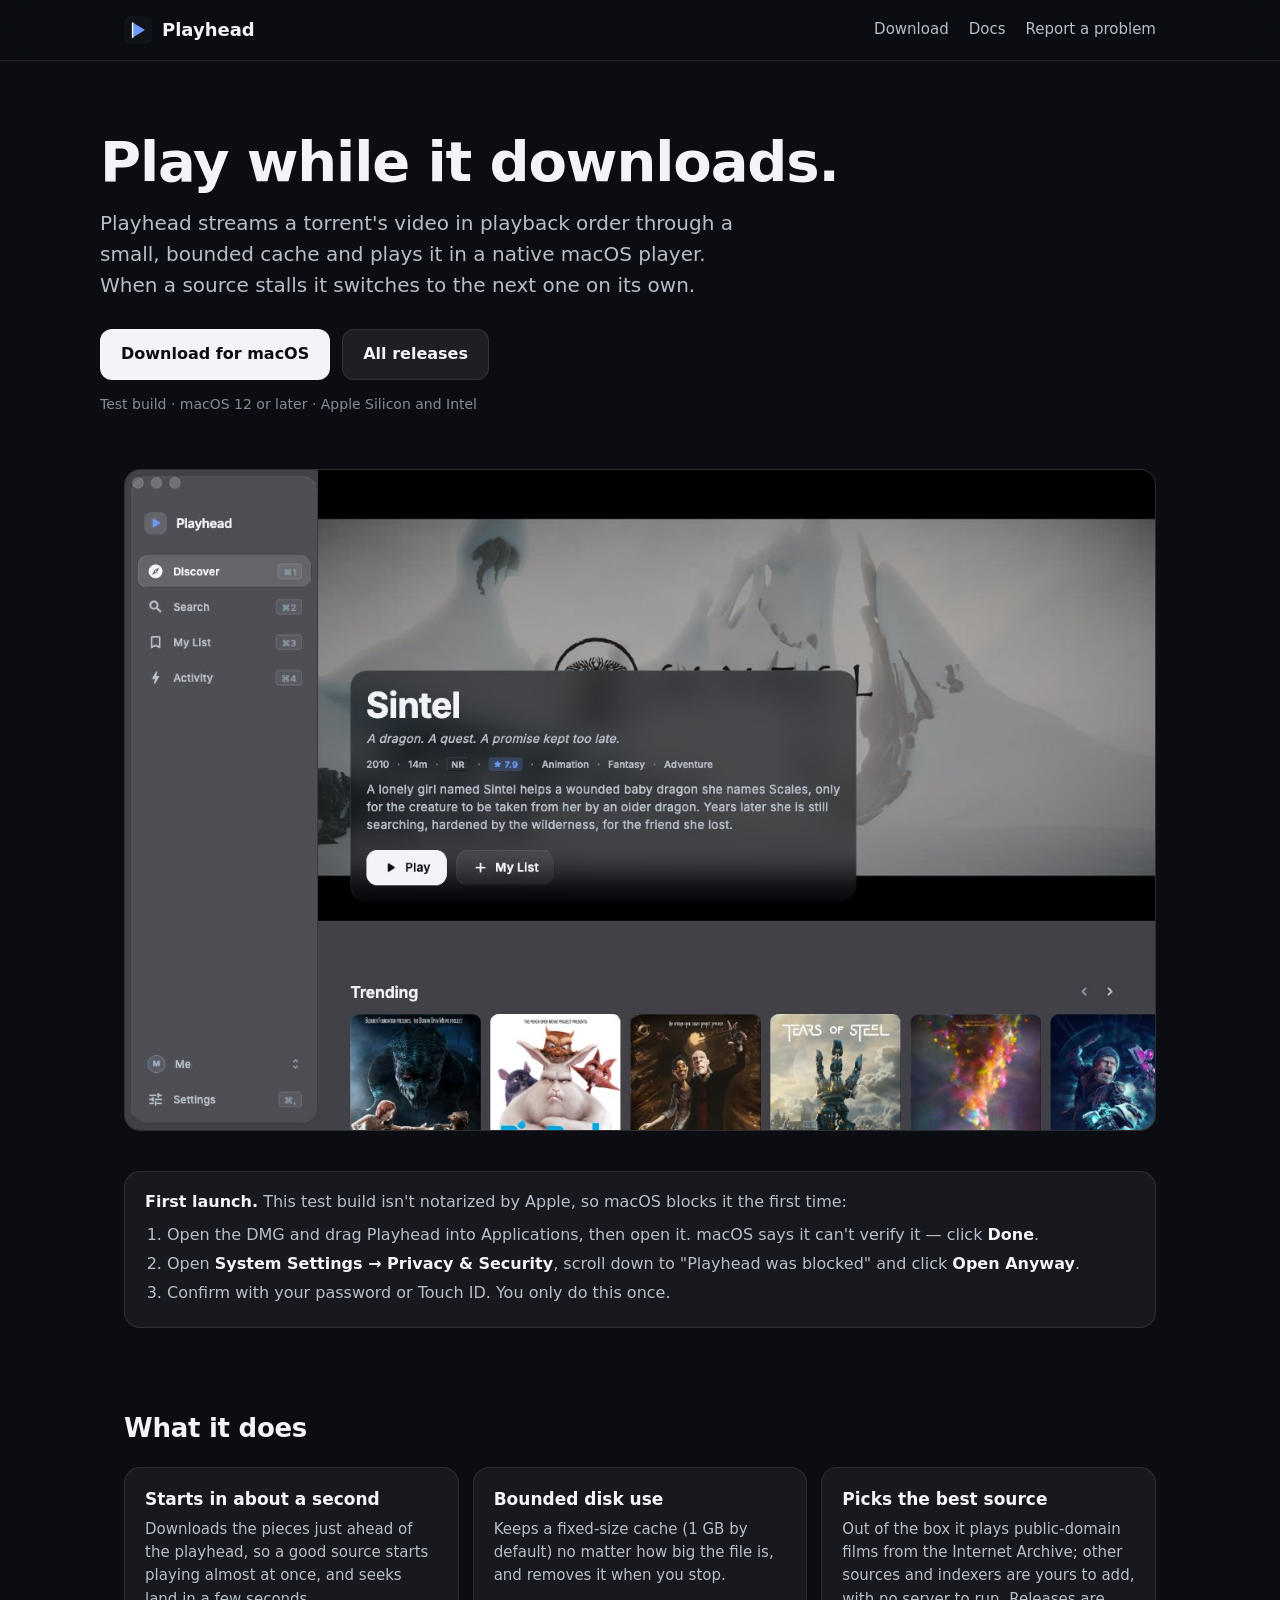
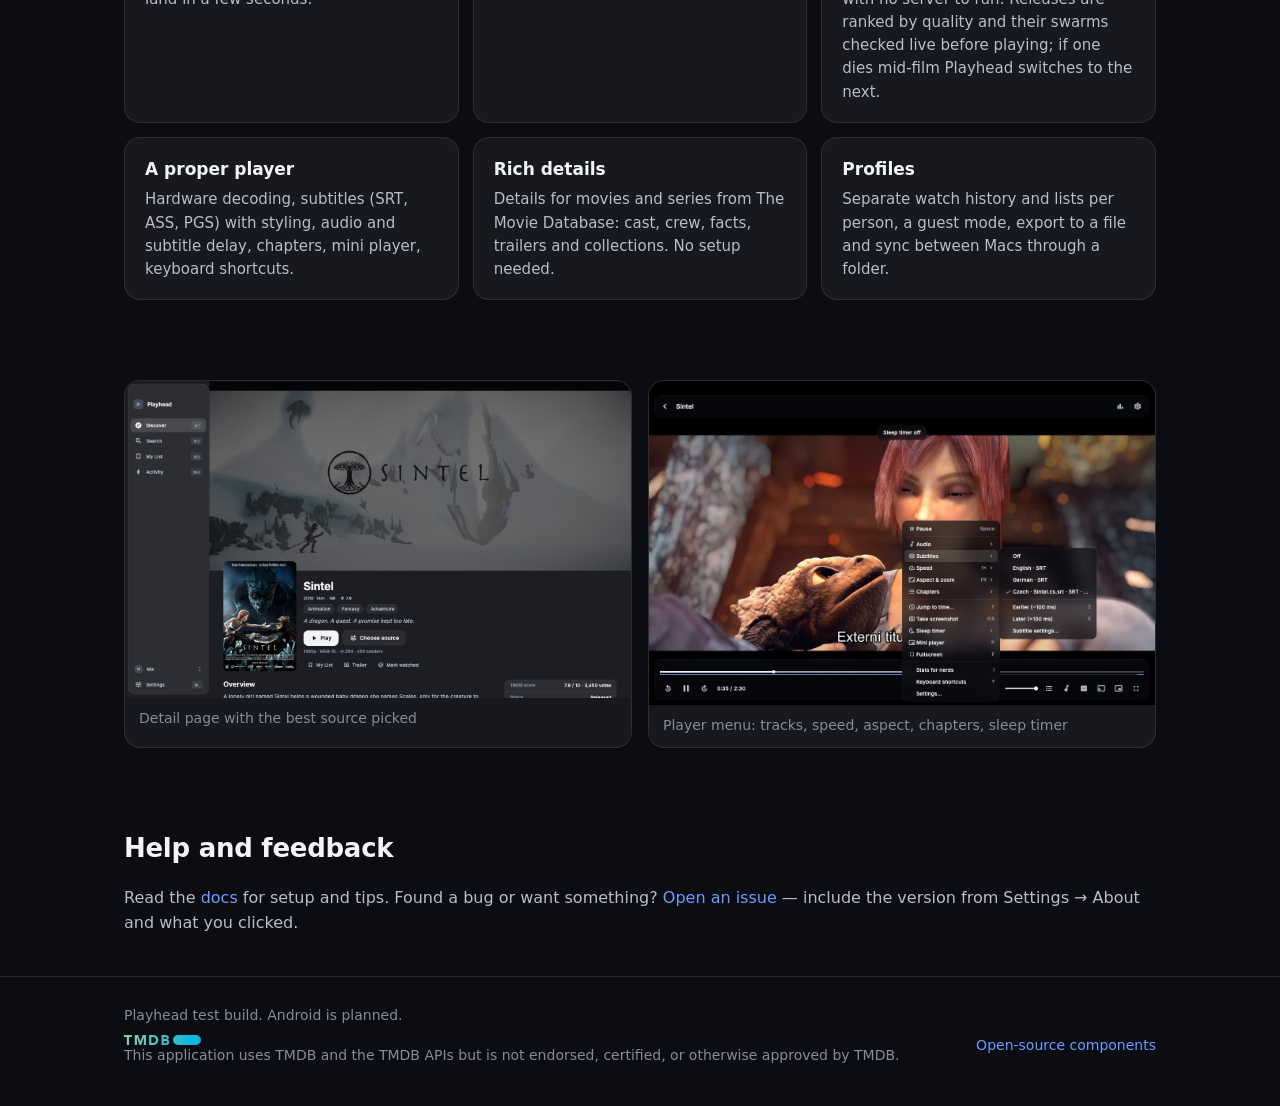
==== index.html @ ed552a8d "Site: TMDB notice + logo, built-in catalogue, public-domain default, opt-in sources Co-Authored-By: " ====
<!doctype html>
<html lang="en">
<head>
  <meta charset="utf-8">
  <meta name="viewport" content="width=device-width, initial-scale=1">
  <title>Playhead</title>
  <meta name="description" content="Playhead streams a torrent's video while it downloads — a native macOS player with a bounded cache, automatic source switching and a full-featured player.">
  <link rel="icon" href="assets/logo.svg" type="image/svg+xml">
  <link rel="stylesheet" href="style.css">
</head>
<body>
  <header class="top">
    <div class="wrap">
      <a class="brand" href="./"><img src="assets/logo.svg" alt="">Playhead</a>
      <nav class="links">
        <a href="#download">Download</a>
        <a href="docs.html">Docs</a>
        <a href="https://github.com/MilosHampl/playhead-releases/issues">Report a problem</a>
      </nav>
    </div>
  </header>

  <main>
    <div class="wrap hero" id="download">
      <h1>Play while it downloads.</h1>
      <p class="lead">Playhead streams a torrent's video in playback order through a small, bounded cache
        and plays it in a native macOS player. When a source stalls it switches to the next one on its own.</p>
      <div class="actions">
        <a class="btn primary" id="dl" href="https://github.com/MilosHampl/playhead-releases/releases/latest/download/Playhead-macos.dmg">
          Download for macOS</a>
        <a class="btn" href="https://github.com/MilosHampl/playhead-releases/releases">All releases</a>
      </div>
      <p class="meta" id="meta">Test build · macOS 12 or later · Apple Silicon and Intel</p>
    </div>

    <div class="wrap">
      <figure class="shot" style="margin:0"><img src="assets/discover.jpg" alt="Playhead's Discover screen in the macOS window"></figure>
    </div>

    <section>
      <div class="wrap">
        <div class="note">
          <strong>First launch.</strong> This test build isn't notarized by Apple, so macOS blocks it the first time:
          <ol class="steps">
            <li>Open the DMG and drag Playhead into Applications, then open it. macOS says it can't verify it — click <strong>Done</strong>.</li>
            <li>Open <strong>System Settings → Privacy &amp; Security</strong>, scroll down to "Playhead was blocked" and click <strong>Open Anyway</strong>.</li>
            <li>Confirm with your password or Touch ID. You only do this once.</li>
          </ol>
        </div>
      </div>
    </section>

    <section>
      <div class="wrap">
        <h2>What it does</h2>
        <div class="grid">
          <div class="card"><h3>Starts in about a second</h3><p>Downloads the pieces just ahead of the playhead, so a good source starts playing almost at once, and seeks land in a few seconds.</p></div>
          <div class="card"><h3>Bounded disk use</h3><p>Keeps a fixed-size cache (1 GB by default) no matter how big the file is, and removes it when you stop.</p></div>
          <div class="card"><h3>Picks the best source</h3><p>Out of the box it plays public-domain films from the Internet Archive; other sources and indexers are yours to add, with no server to run. Releases are ranked by quality and their swarms checked live before playing; if one dies mid-film Playhead switches to the next.</p></div>
          <div class="card"><h3>A proper player</h3><p>Hardware decoding, subtitles (SRT, ASS, PGS) with styling, audio and subtitle delay, chapters, mini player, keyboard shortcuts.</p></div>
          <div class="card"><h3>Rich details</h3><p>Details for movies and series from The Movie Database: cast, crew, facts, trailers and collections. No setup needed.</p></div>
          <div class="card"><h3>Profiles</h3><p>Separate watch history and lists per person, a guest mode, export to a file and sync between Macs through a folder.</p></div>
        </div>
      </div>
    </section>

    <section>
      <div class="wrap shots">
        <figure class="shot" style="margin:0"><img src="assets/detail.jpg" alt="Detail page with ranked sources"><figcaption>Detail page with the best source picked</figcaption></figure>
        <figure class="shot" style="margin:0"><img src="assets/player.jpg" alt="Player with its menu open"><figcaption>Player menu: tracks, speed, aspect, chapters, sleep timer</figcaption></figure>
      </div>
    </section>

    <section>
      <div class="wrap">
        <h2>Help and feedback</h2>
        <p style="color:var(--text-2);margin:0">Read the <a href="docs.html">docs</a> for setup and tips.
          Found a bug or want something? <a href="https://github.com/MilosHampl/playhead-releases/issues/new/choose">Open an issue</a> —
          include the version from Settings → About and what you clicked.</p>
      </div>
    </section>
  </main>

  <footer>
    <div class="wrap">
      <span>Playhead test build. Android is planned.</span>
      <span class="tmdb"><img src="assets/tmdb-logo.svg" alt="TMDB" height="10"> This application uses TMDB and the TMDB APIs but is not endorsed, certified, or otherwise approved by TMDB.</span>
      <span><a href="docs.html#licences">Open-source components</a></span>
    </div>
  </footer>

  <script>
    // Show the latest release's version and size; the static link above works without this.
    fetch('https://api.github.com/repos/MilosHampl/playhead-releases/releases/latest')
      .then(r => r.ok ? r.json() : Promise.reject(r.status))
      .then(rel => {
        const dmg = (rel.assets || []).find(a => a.name.endsWith('.dmg'));
        const date = new Date(rel.published_at).toLocaleDateString(undefined, { year: 'numeric', month: 'short', day: 'numeric' });
        const size = dmg ? ` · ${Math.round(dmg.size / 1048576)} MB` : '';
        document.getElementById('meta').textContent =
          `${rel.name || rel.tag_name} · ${date}${size} · macOS 12 or later · Apple Silicon and Intel`;
        if (dmg) document.getElementById('dl').href = dmg.browser_download_url;
      })
      .catch(() => {});
  </script>
</body>
</html>
---- style.css ----
:root {
  --bg: #0b0d12;
  --plane: rgba(255, 255, 255, 0.05);
  --plane-strong: rgba(255, 255, 255, 0.08);
  --rim: rgba(255, 255, 255, 0.09);
  --text: #f2f4f8;
  --text-2: #b7bdc9;
  --text-3: #858c99;
  --accent: #6c9bff;
  --accent-ink: #0b0d12;
  --radius: 16px;
  --radius-sm: 10px;
  --max: 1080px;
}

* { box-sizing: border-box; }
html { -webkit-text-size-adjust: 100%; }
body {
  margin: 0;
  background: var(--bg);
  color: var(--text);
  font: 16px/1.55 Inter, -apple-system, BlinkMacSystemFont, "Segoe UI", system-ui, sans-serif;
}
a { color: var(--accent); text-decoration: none; }
a:hover { text-decoration: underline; }
img { max-width: 100%; display: block; }
code, kbd {
  font: 0.9em ui-monospace, SFMono-Regular, Menlo, monospace;
  background: var(--plane-strong);
  border: 1px solid var(--rim);
  border-radius: 6px;
  padding: 0.05em 0.4em;
}

.wrap { max-width: var(--max); margin: 0 auto; padding: 0 24px; }
@media (max-width: 600px) { .wrap { padding: 0 16px; } }

header.top {
  position: sticky; top: 0; z-index: 10;
  background: rgba(11, 13, 18, 0.72);
  backdrop-filter: blur(20px); -webkit-backdrop-filter: blur(20px);
  border-bottom: 1px solid var(--rim);
}
header.top .wrap { display: flex; align-items: center; gap: 16px; height: 60px; }
.brand { display: flex; align-items: center; gap: 10px; color: var(--text); font-weight: 700; font-size: 18px; }
.brand img { width: 28px; height: 28px; }
.brand:hover { text-decoration: none; }
nav.links { margin-left: auto; display: flex; gap: 20px; font-size: 15px; }
nav.links a { color: var(--text-2); }
nav.links a:hover { color: var(--text); text-decoration: none; }

.hero { padding: 72px 0 40px; }
.hero h1 { font-size: clamp(36px, 6vw, 56px); line-height: 1.05; margin: 0 0 16px; letter-spacing: -0.02em; }
.hero p.lead { font-size: clamp(17px, 2.2vw, 20px); color: var(--text-2); max-width: 640px; margin: 0 0 28px; }

.btn {
  display: inline-flex; align-items: center; gap: 10px;
  padding: 12px 20px; border-radius: 12px; font-weight: 600; font-size: 16px;
  border: 1px solid var(--rim); color: var(--text); background: var(--plane-strong);
}
.btn:hover { text-decoration: none; background: rgba(255, 255, 255, 0.12); }
.btn.primary { background: var(--text); color: var(--accent-ink); border-color: transparent; }
.btn.primary:hover { background: #ffffff; }
.btn:active { transform: scale(0.98); }
.actions { display: flex; flex-wrap: wrap; gap: 12px; align-items: center; }
.meta { color: var(--text-3); font-size: 14px; margin-top: 14px; }

.shot {
  border-radius: var(--radius); overflow: hidden;
  border: 1px solid var(--rim); background: var(--plane);
}
.shots { display: grid; grid-template-columns: repeat(auto-fit, minmax(300px, 1fr)); gap: 16px; }
.shot figcaption { padding: 10px 14px; color: var(--text-3); font-size: 14px; }

section { padding: 40px 0; }
section h2 { font-size: 26px; margin: 0 0 18px; letter-spacing: -0.01em; }
.grid { display: grid; grid-template-columns: repeat(auto-fit, minmax(300px, 1fr)); gap: 14px; }
.card {
  background: var(--plane); border: 1px solid var(--rim);
  border-radius: var(--radius); padding: 18px 20px;
}
.card h3 { margin: 0 0 6px; font-size: 17px; }
.card p { margin: 0; color: var(--text-2); font-size: 15px; }
.note {
  background: var(--plane); border: 1px solid var(--rim);
  border-radius: var(--radius); padding: 18px 20px; color: var(--text-2);
}
.note strong { color: var(--text); }
ol.steps { margin: 8px 0 0; padding-left: 22px; }
ol.steps li { margin: 4px 0; }

/* docs */
.docs { display: grid; grid-template-columns: 220px 1fr; gap: 40px; padding: 40px 0 64px; }
@media (max-width: 820px) { .docs { grid-template-columns: 1fr; gap: 0; } .toc { position: static !important; } }
.toc { position: sticky; top: 84px; align-self: start; font-size: 15px; }
.toc a { display: block; padding: 5px 0; color: var(--text-2); }
.toc a:hover { color: var(--text); text-decoration: none; }
.docs article h2 { font-size: 24px; margin: 36px 0 12px; scroll-margin-top: 80px; }
.docs article h2:first-child { margin-top: 0; }
.docs article h3 { font-size: 17px; margin: 22px 0 8px; }
.docs article p, .docs article li { color: var(--text-2); }
.docs article strong { color: var(--text); }
table.keys { border-collapse: collapse; width: 100%; font-size: 15px; }
table.keys td { padding: 7px 10px; border-bottom: 1px solid var(--rim); color: var(--text-2); }
table.keys td:first-child { white-space: nowrap; width: 150px; color: var(--text); }

footer {
  border-top: 1px solid var(--rim); padding: 28px 0 40px;
  color: var(--text-3); font-size: 14px;
}
footer .wrap { display: flex; flex-wrap: wrap; gap: 8px 24px; justify-content: space-between; }
footer img.tmdb { height: 12px; display: inline-block; vertical-align: middle; margin-right: 6px; }

footer .tmdb img{vertical-align:middle;margin-right:6px}
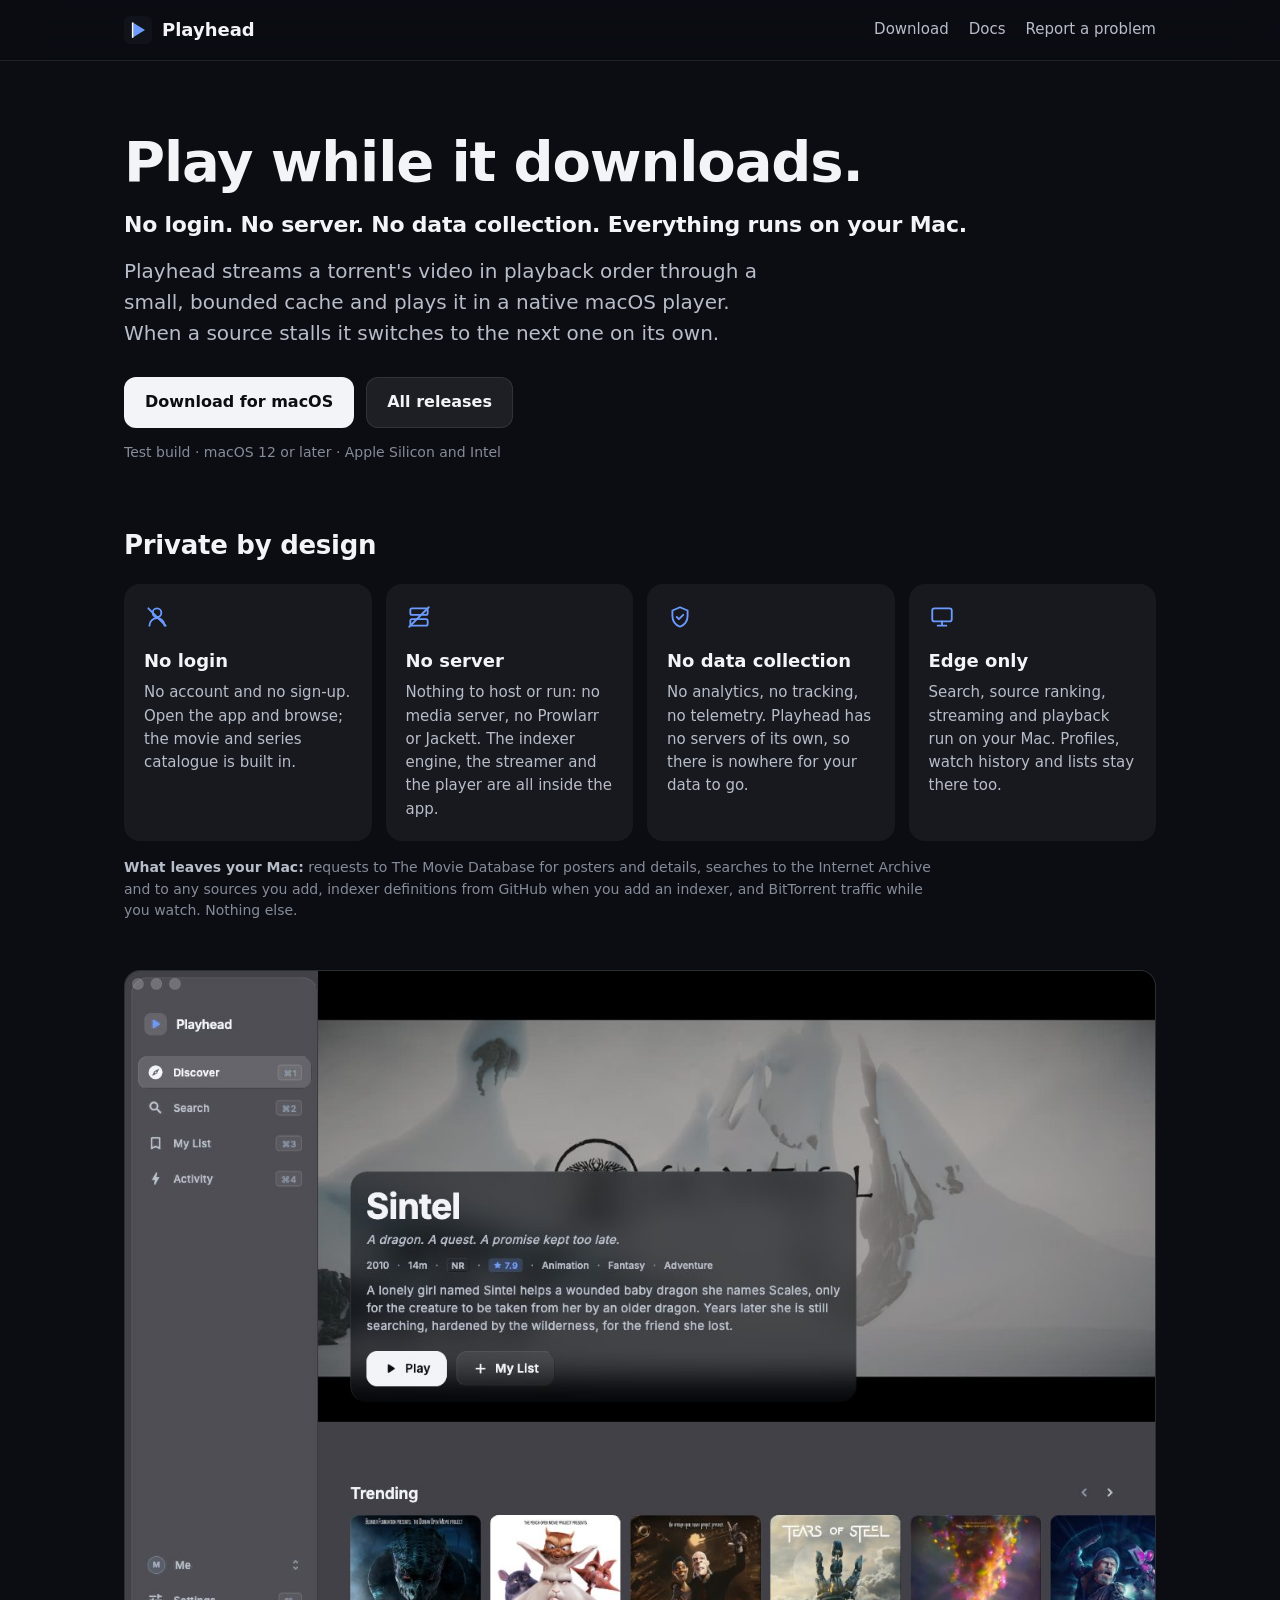
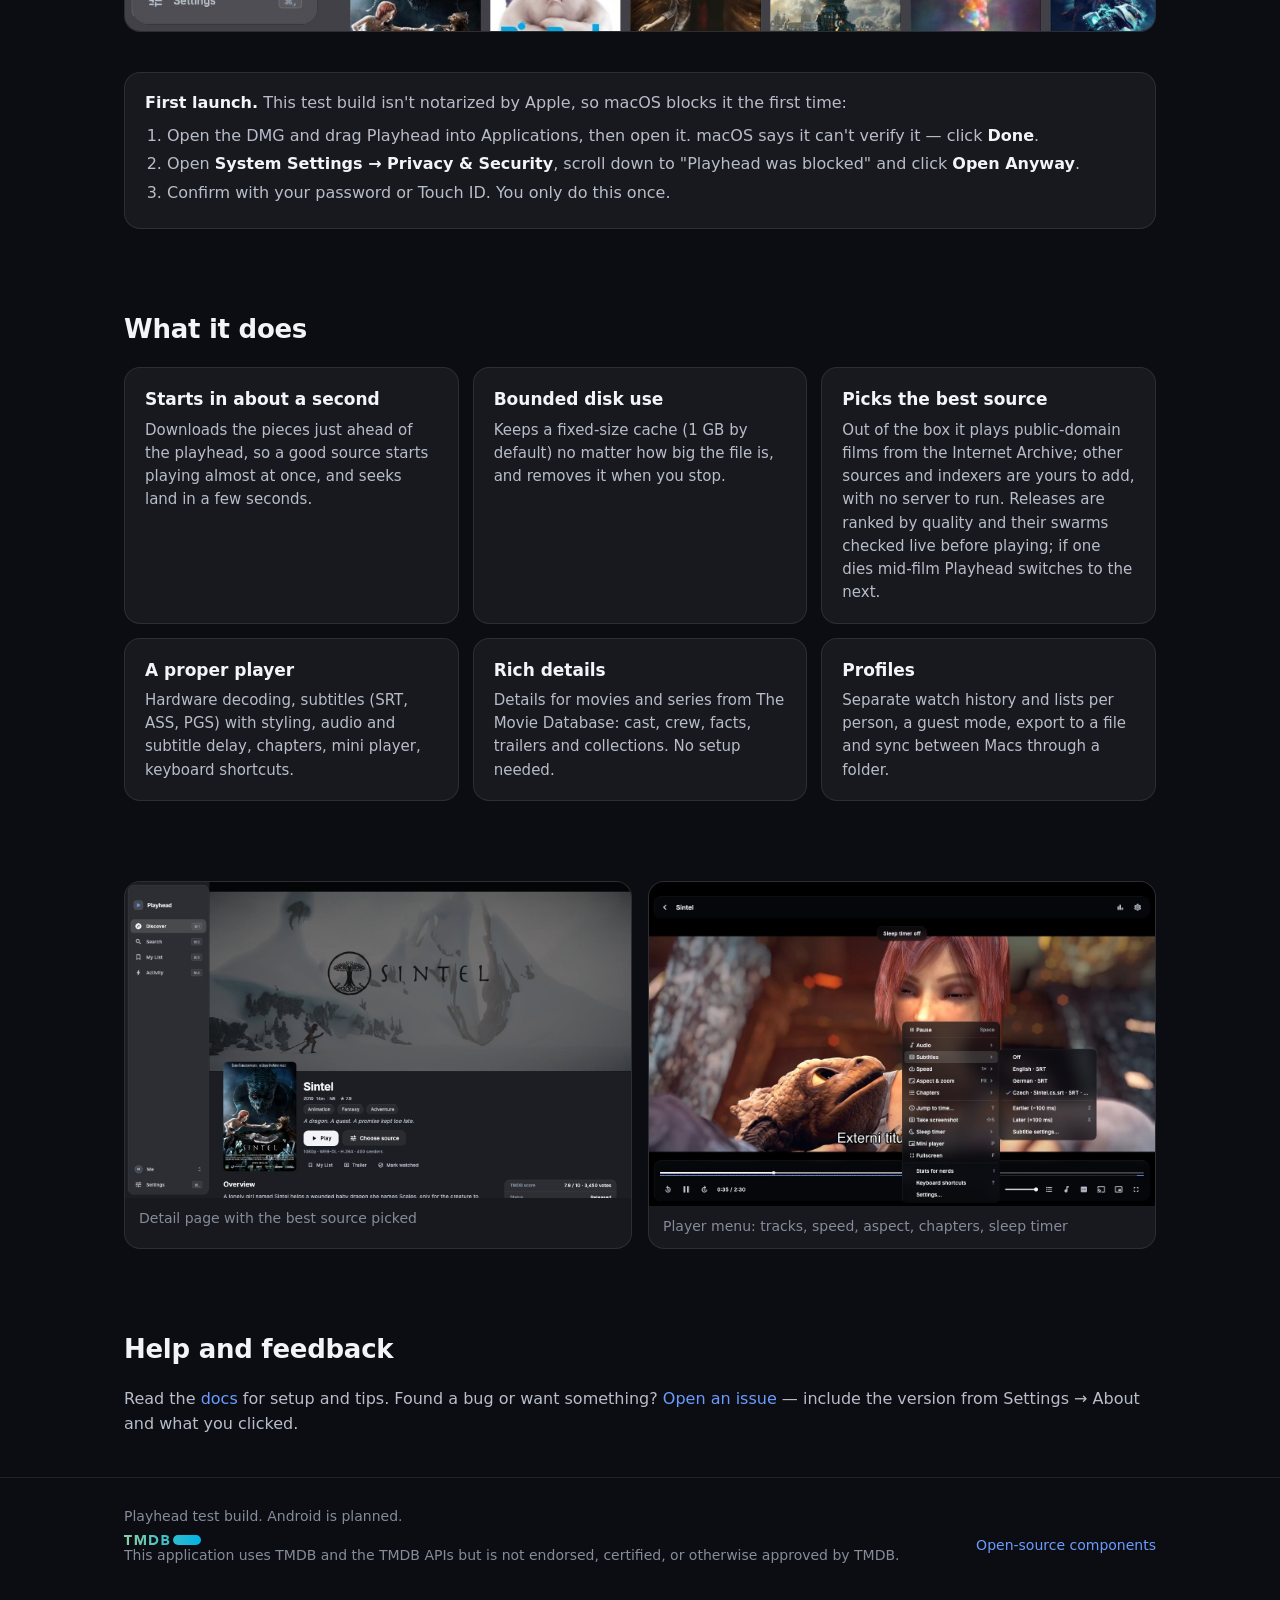
==== commit c615b727: "Site: lead with no login, no server, no data collection, edge only A pledge line under the headline " ====
--- a/index.html
+++ b/index.html
@@ -4,7 +4,7 @@
   <meta charset="utf-8">
   <meta name="viewport" content="width=device-width, initial-scale=1">
   <title>Playhead</title>
-  <meta name="description" content="Playhead streams a torrent's video while it downloads — a native macOS player with a bounded cache, automatic source switching and a full-featured player.">
+  <meta name="description" content="Playhead streams video while it downloads, in a native macOS player. No login, no server, no data collection: everything runs on your Mac.">
   <link rel="icon" href="assets/logo.svg" type="image/svg+xml">
   <link rel="stylesheet" href="style.css">
 </head>
@@ -23,6 +23,7 @@
   <main>
     <div class="wrap hero" id="download">
       <h1>Play while it downloads.</h1>
+      <p class="pledge">No login. No server. No data collection. Everything runs on your Mac.</p>
       <p class="lead">Playhead streams a torrent's video in playback order through a small, bounded cache
         and plays it in a native macOS player. When a source stalls it switches to the next one on its own.</p>
       <div class="actions">
@@ -32,6 +33,37 @@
       </div>
       <p class="meta" id="meta">Test build · macOS 12 or later · Apple Silicon and Intel</p>
     </div>
+
+    <section class="private" id="private">
+      <div class="wrap">
+        <h2>Private by design</h2>
+        <div class="pillars">
+          <div class="pillar">
+            <svg viewBox="0 0 24 24" aria-hidden="true"><path d="M12 12a4 4 0 1 0 0-8 4 4 0 0 0 0 8Zm-7 8a7 7 0 0 1 14 0" /><path d="M4 4l16 16" /></svg>
+            <h3>No login</h3>
+            <p>No account and no sign-up. Open the app and browse; the movie and series catalogue is built in.</p>
+          </div>
+          <div class="pillar">
+            <svg viewBox="0 0 24 24" aria-hidden="true"><rect x="4" y="4" width="16" height="6" rx="1.5" /><rect x="4" y="14" width="16" height="6" rx="1.5" /><path d="M3 21 21 3" /></svg>
+            <h3>No server</h3>
+            <p>Nothing to host or run: no media server, no Prowlarr or Jackett. The indexer engine, the streamer and the player are all inside the app.</p>
+          </div>
+          <div class="pillar">
+            <svg viewBox="0 0 24 24" aria-hidden="true"><path d="M12 3l7 3v5c0 4.5-3 8.3-7 10-4-1.7-7-5.5-7-10V6l7-3Z" /><path d="m9 12 2 2 4-4" /></svg>
+            <h3>No data collection</h3>
+            <p>No analytics, no tracking, no telemetry. Playhead has no servers of its own, so there is nowhere for your data to go.</p>
+          </div>
+          <div class="pillar">
+            <svg viewBox="0 0 24 24" aria-hidden="true"><rect x="3" y="4" width="18" height="12" rx="2" /><path d="M8 20h8M12 16v4" /></svg>
+            <h3>Edge only</h3>
+            <p>Search, source ranking, streaming and playback run on your Mac. Profiles, watch history and lists stay there too.</p>
+          </div>
+        </div>
+        <p class="leaves"><strong>What leaves your Mac:</strong> requests to The Movie Database for posters and details, searches to the
+          Internet Archive and to any sources you add, indexer definitions from GitHub when you add an indexer, and BitTorrent traffic
+          while you watch. Nothing else.</p>
+      </div>
+    </section>
 
     <div class="wrap">
       <figure class="shot" style="margin:0"><img src="assets/discover.jpg" alt="Playhead's Discover screen in the macOS window"></figure>
--- a/style.css
+++ b/style.css
@@ -49,7 +49,7 @@
 nav.links a { color: var(--text-2); }
 nav.links a:hover { color: var(--text); text-decoration: none; }
 
-.hero { padding: 72px 0 40px; }
+.hero { padding-top: 72px; padding-bottom: 40px; }
 .hero h1 { font-size: clamp(36px, 6vw, 56px); line-height: 1.05; margin: 0 0 16px; letter-spacing: -0.02em; }
 .hero p.lead { font-size: clamp(17px, 2.2vw, 20px); color: var(--text-2); max-width: 640px; margin: 0 0 28px; }
 
@@ -112,3 +112,19 @@
 footer img.tmdb { height: 12px; display: inline-block; vertical-align: middle; margin-right: 6px; }
 
 footer .tmdb img{vertical-align:middle;margin-right:6px}
+
+/* No login / no server / no data collection / edge only */
+.hero p.pledge { font-size: clamp(18px, 2.4vw, 22px); font-weight: 600; color: var(--text); margin: 0 0 14px; letter-spacing: -0.01em; }
+section.private { padding: 8px 0 48px; }
+.pillars { display: grid; grid-template-columns: repeat(auto-fit, minmax(220px, 1fr)); gap: 14px; }
+.pillar { background: var(--plane); border-radius: var(--radius); padding: 20px; }
+.pillar svg { width: 26px; height: 26px; fill: none; stroke: var(--accent); stroke-width: 1.7; stroke-linecap: round; stroke-linejoin: round; margin-bottom: 10px; }
+.pillar h3 { margin: 0 0 6px; font-size: 18px; }
+.pillar p { margin: 0; color: var(--text-2); font-size: 15px; }
+p.leaves { color: var(--text-3); font-size: 14px; margin: 16px 0 0; max-width: 820px; }
+p.leaves strong { color: var(--text-2); }
+@media (max-width: 600px) {
+  nav.links { gap: 14px; font-size: 14px; }
+  nav.links a { white-space: nowrap; }
+  nav.links a[href="#download"] { display: none; }
+}
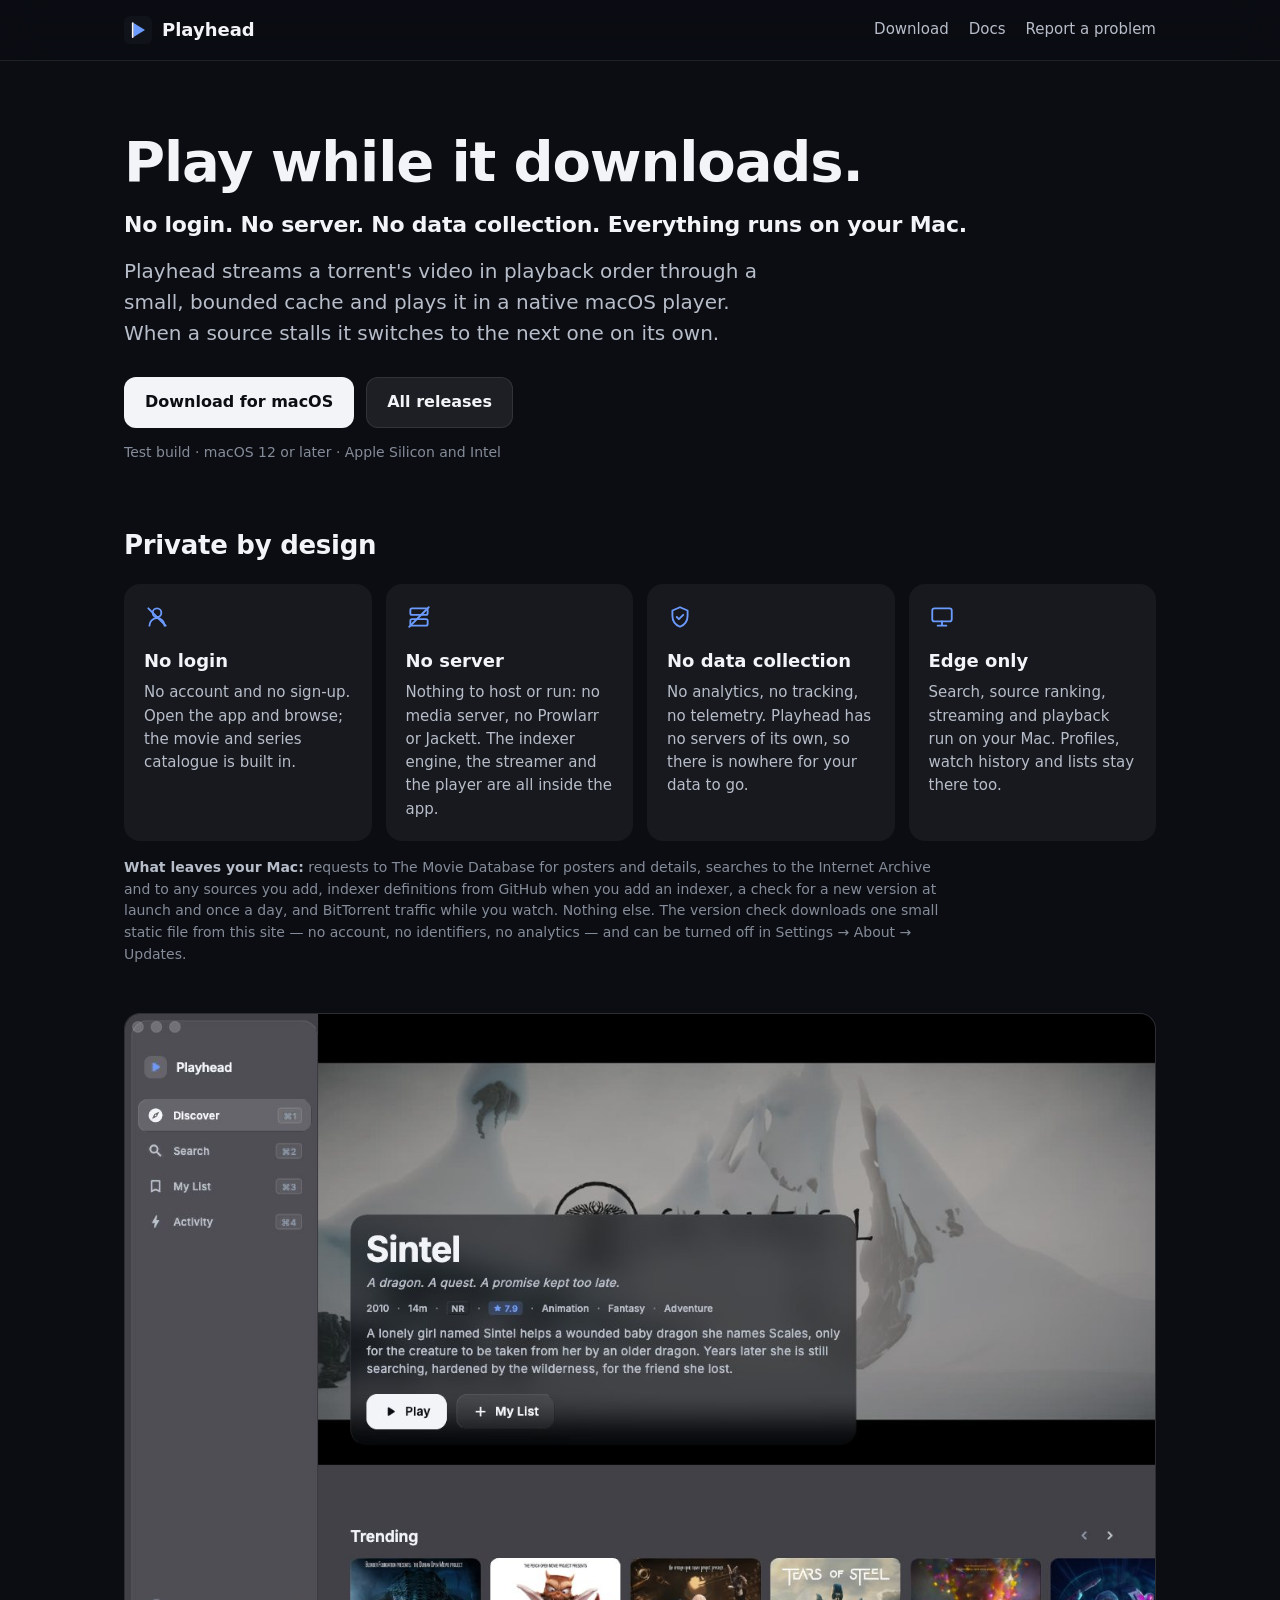
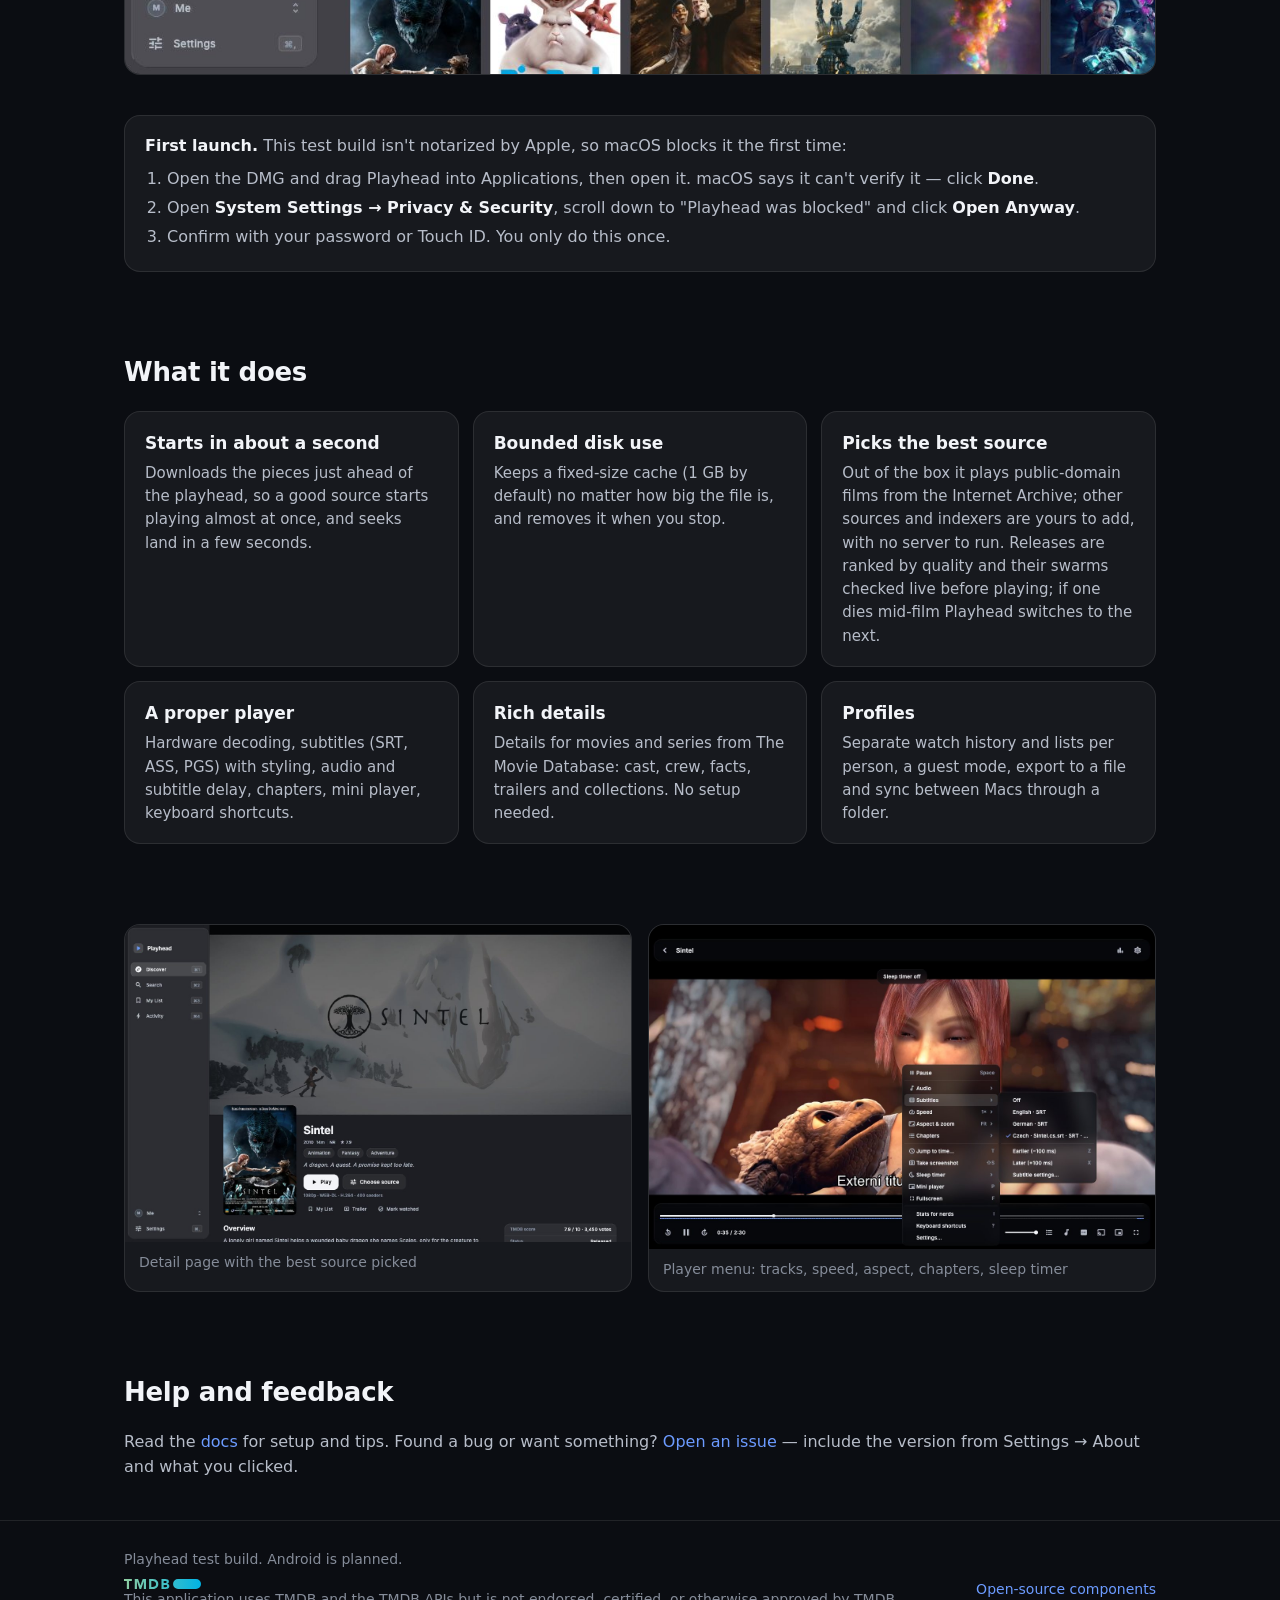
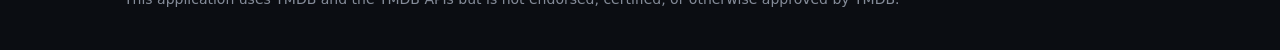
==== commit d3c7667a: "Privacy: disclose the update check (test build 4) Co-Authored-By: Claude Opus 5.5 (1M context) <nore" ====
--- a/index.html
+++ b/index.html
@@ -60,8 +60,9 @@
           </div>
         </div>
         <p class="leaves"><strong>What leaves your Mac:</strong> requests to The Movie Database for posters and details, searches to the
-          Internet Archive and to any sources you add, indexer definitions from GitHub when you add an indexer, and BitTorrent traffic
-          while you watch. Nothing else.</p>
+          Internet Archive and to any sources you add, indexer definitions from GitHub when you add an indexer, a check for a new
+          version at launch and once a day, and BitTorrent traffic while you watch. Nothing else. The version check downloads one small static
+          file from this site — no account, no identifiers, no analytics — and can be turned off in Settings → About → Updates.</p>
       </div>
     </section>
 
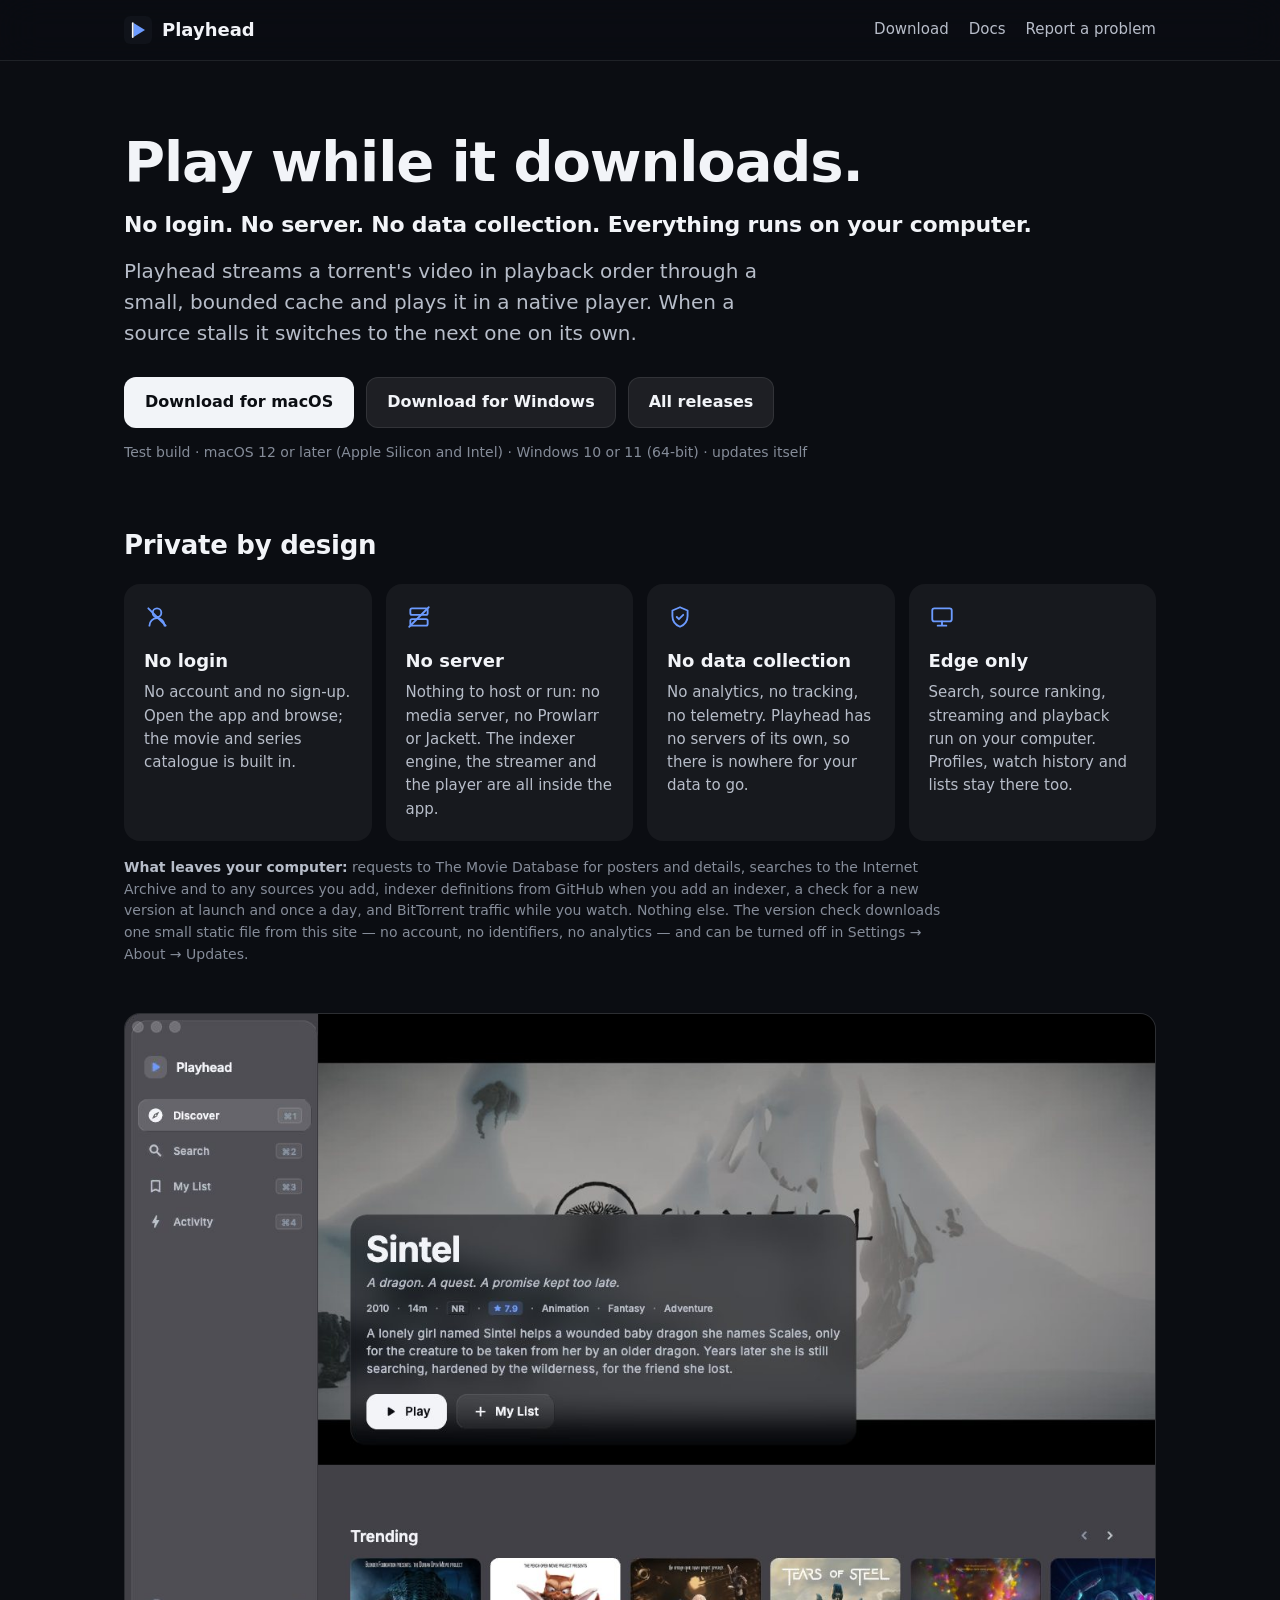
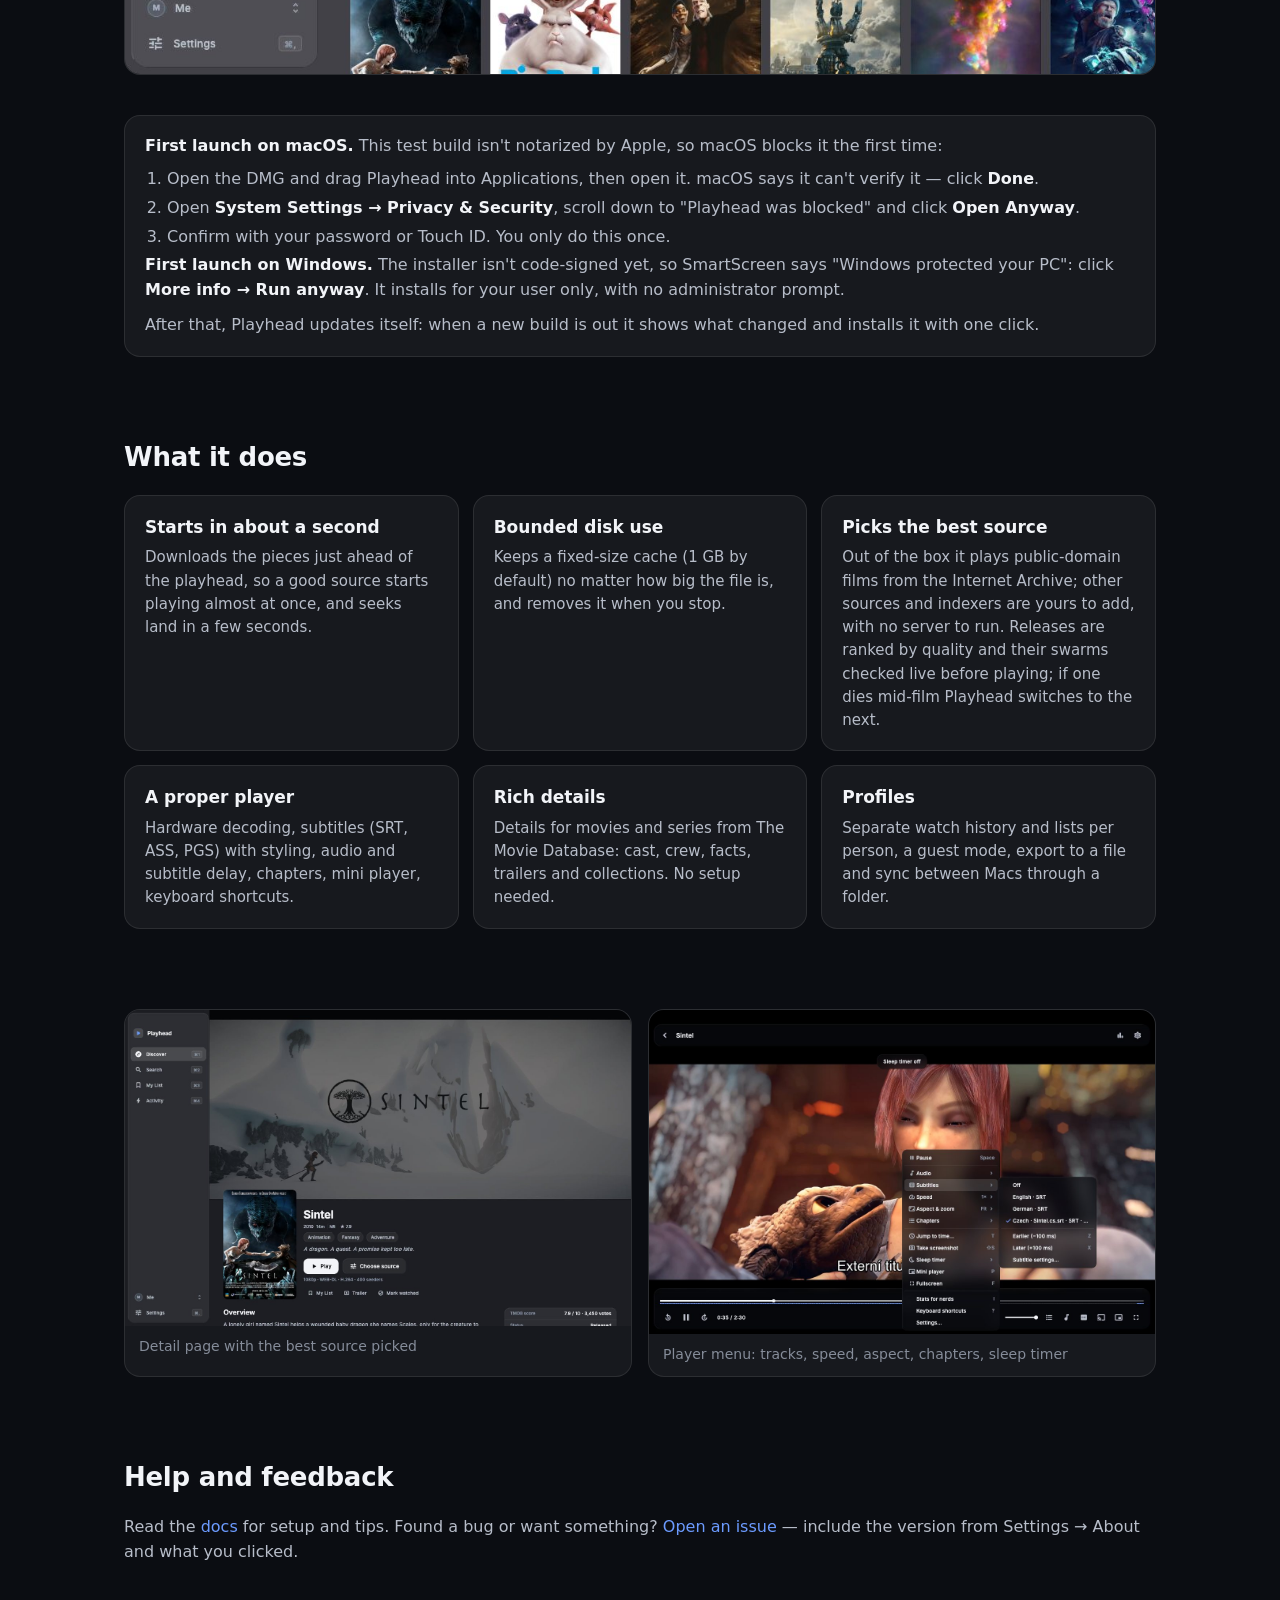
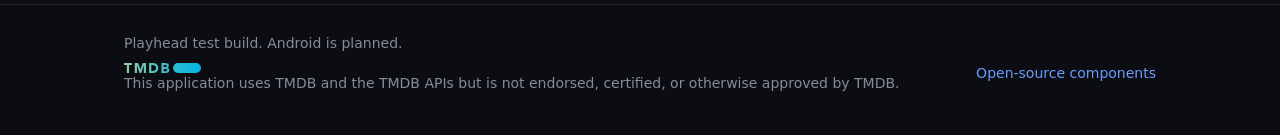
==== commit 74d14790: "Windows: download, install steps and update feed (test build 5) Co-Authored-By: Claude Opus 5.5 (1M " ====
--- a/index.html
+++ b/index.html
@@ -4,7 +4,7 @@
   <meta charset="utf-8">
   <meta name="viewport" content="width=device-width, initial-scale=1">
   <title>Playhead</title>
-  <meta name="description" content="Playhead streams video while it downloads, in a native macOS player. No login, no server, no data collection: everything runs on your Mac.">
+  <meta name="description" content="Playhead streams video while it downloads, in a native player on macOS and Windows. No login, no server, no data collection: everything runs on your Mac.">
   <link rel="icon" href="assets/logo.svg" type="image/svg+xml">
   <link rel="stylesheet" href="style.css">
 </head>
@@ -23,15 +23,17 @@
   <main>
     <div class="wrap hero" id="download">
       <h1>Play while it downloads.</h1>
-      <p class="pledge">No login. No server. No data collection. Everything runs on your Mac.</p>
+      <p class="pledge">No login. No server. No data collection. Everything runs on your computer.</p>
       <p class="lead">Playhead streams a torrent's video in playback order through a small, bounded cache
-        and plays it in a native macOS player. When a source stalls it switches to the next one on its own.</p>
+        and plays it in a native player. When a source stalls it switches to the next one on its own.</p>
       <div class="actions">
-        <a class="btn primary" id="dl" href="https://github.com/MilosHampl/playhead-releases/releases/latest/download/Playhead-macos.dmg">
+        <a class="btn primary" id="dl-mac" href="https://github.com/MilosHampl/playhead-releases/releases/latest/download/Playhead-macos.dmg">
           Download for macOS</a>
+        <a class="btn" id="dl-win" href="https://github.com/MilosHampl/playhead-releases/releases/latest/download/Playhead-windows-setup.exe">
+          Download for Windows</a>
         <a class="btn" href="https://github.com/MilosHampl/playhead-releases/releases">All releases</a>
       </div>
-      <p class="meta" id="meta">Test build · macOS 12 or later · Apple Silicon and Intel</p>
+      <p class="meta" id="meta">Test build · macOS 12 or later (Apple Silicon and Intel) · Windows 10 or 11 (64-bit) · updates itself</p>
     </div>
 
     <section class="private" id="private">
@@ -56,10 +58,10 @@
           <div class="pillar">
             <svg viewBox="0 0 24 24" aria-hidden="true"><rect x="3" y="4" width="18" height="12" rx="2" /><path d="M8 20h8M12 16v4" /></svg>
             <h3>Edge only</h3>
-            <p>Search, source ranking, streaming and playback run on your Mac. Profiles, watch history and lists stay there too.</p>
+            <p>Search, source ranking, streaming and playback run on your computer. Profiles, watch history and lists stay there too.</p>
           </div>
         </div>
-        <p class="leaves"><strong>What leaves your Mac:</strong> requests to The Movie Database for posters and details, searches to the
+        <p class="leaves"><strong>What leaves your computer:</strong> requests to The Movie Database for posters and details, searches to the
           Internet Archive and to any sources you add, indexer definitions from GitHub when you add an indexer, a check for a new
           version at launch and once a day, and BitTorrent traffic while you watch. Nothing else. The version check downloads one small static
           file from this site — no account, no identifiers, no analytics — and can be turned off in Settings → About → Updates.</p>
@@ -73,12 +75,15 @@
     <section>
       <div class="wrap">
         <div class="note">
-          <strong>First launch.</strong> This test build isn't notarized by Apple, so macOS blocks it the first time:
+          <strong>First launch on macOS.</strong> This test build isn't notarized by Apple, so macOS blocks it the first time:
           <ol class="steps">
             <li>Open the DMG and drag Playhead into Applications, then open it. macOS says it can't verify it — click <strong>Done</strong>.</li>
             <li>Open <strong>System Settings → Privacy &amp; Security</strong>, scroll down to "Playhead was blocked" and click <strong>Open Anyway</strong>.</li>
             <li>Confirm with your password or Touch ID. You only do this once.</li>
           </ol>
+          <strong>First launch on Windows.</strong> The installer isn't code-signed yet, so SmartScreen says "Windows protected your PC":
+          click <strong>More info → Run anyway</strong>. It installs for your user only, with no administrator prompt.
+          <p style="margin:10px 0 0">After that, Playhead updates itself: when a new build is out it shows what changed and installs it with one click.</p>
         </div>
       </div>
     </section>
@@ -123,16 +128,24 @@
   </footer>
 
   <script>
-    // Show the latest release's version and size; the static link above works without this.
+    // Windows visitors get the Windows download as the primary button.
+    if (/Windows/.test(navigator.userAgent)) {
+      const mac = document.getElementById('dl-mac'), win = document.getElementById('dl-win');
+      mac.classList.remove('primary'); win.classList.add('primary'); win.after(mac);
+    }
+    // Show the latest release's version; the static links above work without this.
     fetch('https://api.github.com/repos/MilosHampl/playhead-releases/releases/latest')
       .then(r => r.ok ? r.json() : Promise.reject(r.status))
       .then(rel => {
-        const dmg = (rel.assets || []).find(a => a.name.endsWith('.dmg'));
+        const assets = rel.assets || [];
+        const dmg = assets.find(a => a.name.endsWith('.dmg'));
+        const exe = assets.find(a => a.name.endsWith('.exe'));
         const date = new Date(rel.published_at).toLocaleDateString(undefined, { year: 'numeric', month: 'short', day: 'numeric' });
-        const size = dmg ? ` · ${Math.round(dmg.size / 1048576)} MB` : '';
         document.getElementById('meta').textContent =
-          `${rel.name || rel.tag_name} · ${date}${size} · macOS 12 or later · Apple Silicon and Intel`;
-        if (dmg) document.getElementById('dl').href = dmg.browser_download_url;
+          `${rel.name || rel.tag_name} · ${date} · macOS 12 or later (Apple Silicon and Intel) · Windows 10 or 11 (64-bit) · updates itself`;
+        if (dmg) document.getElementById('dl-mac').href = dmg.browser_download_url;
+        if (exe) document.getElementById('dl-win').href = exe.browser_download_url;
+        else document.getElementById('dl-win').remove();
       })
       .catch(() => {});
   </script>
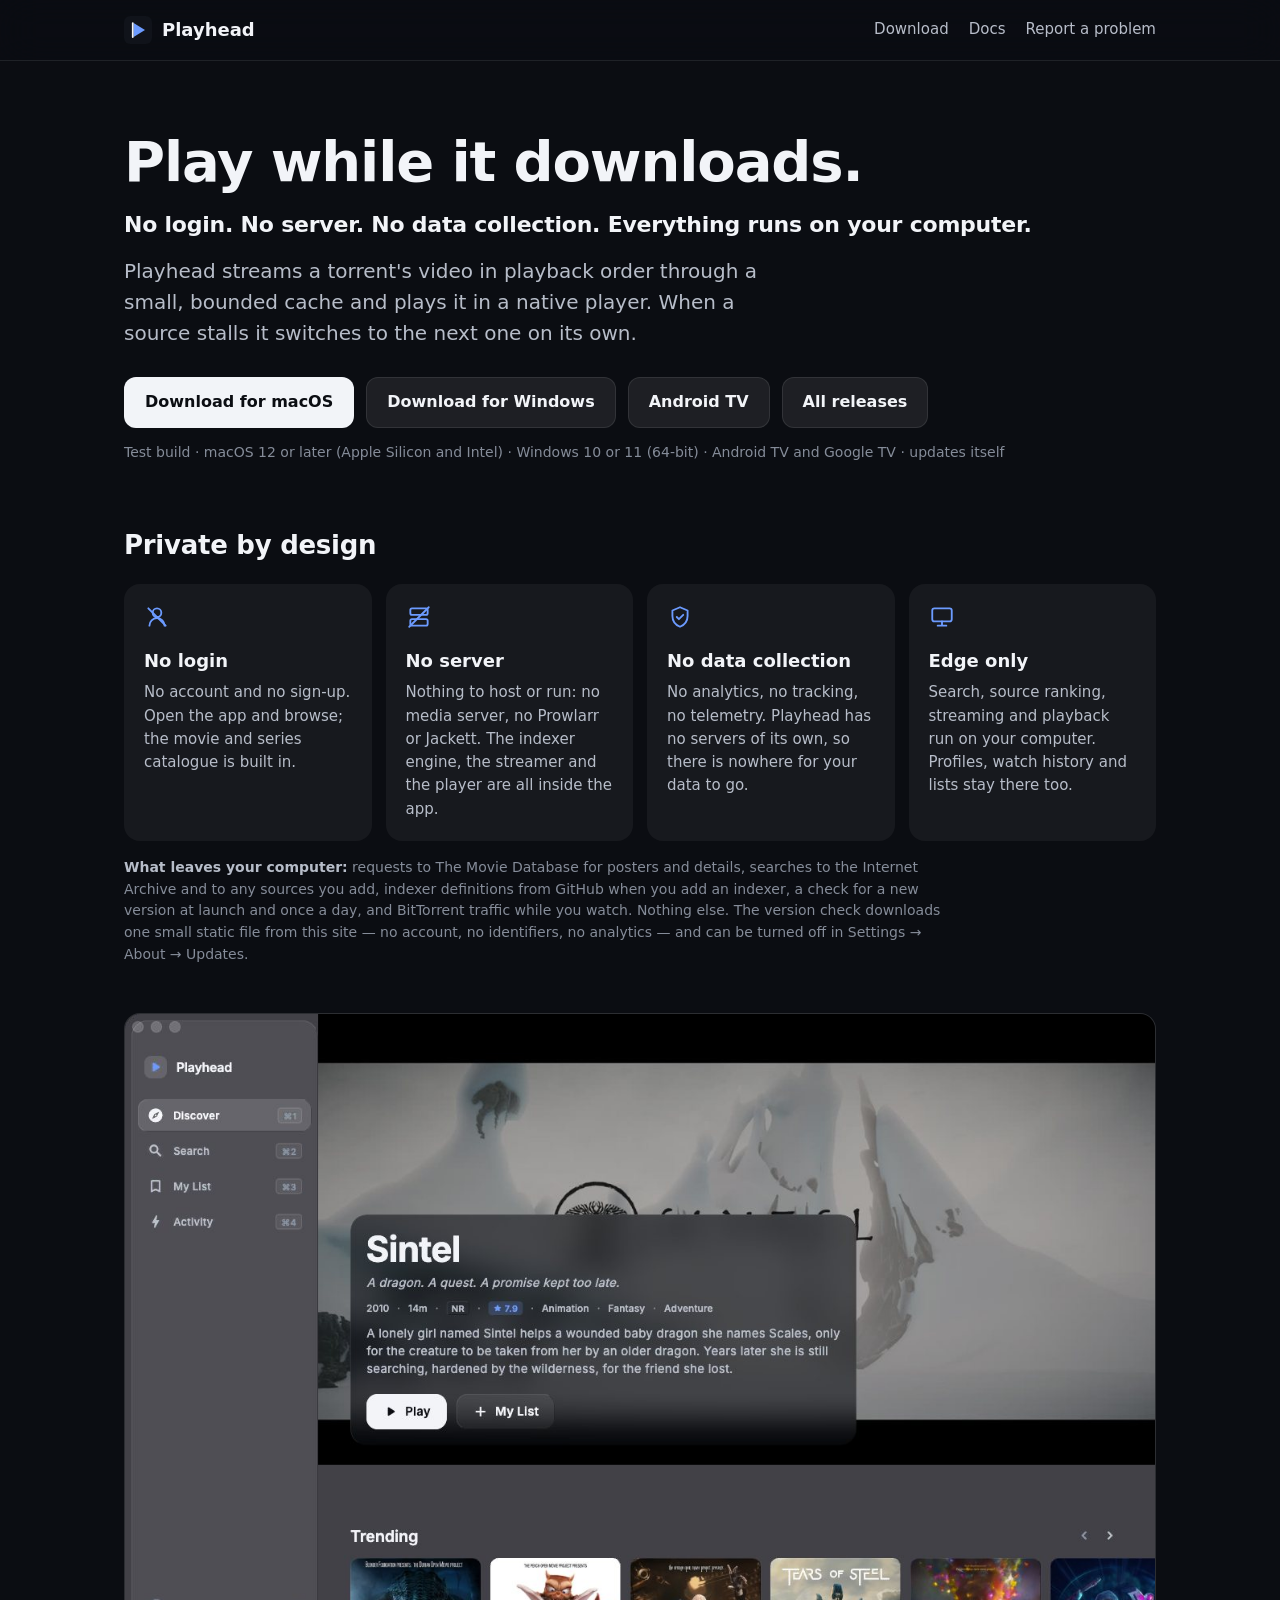
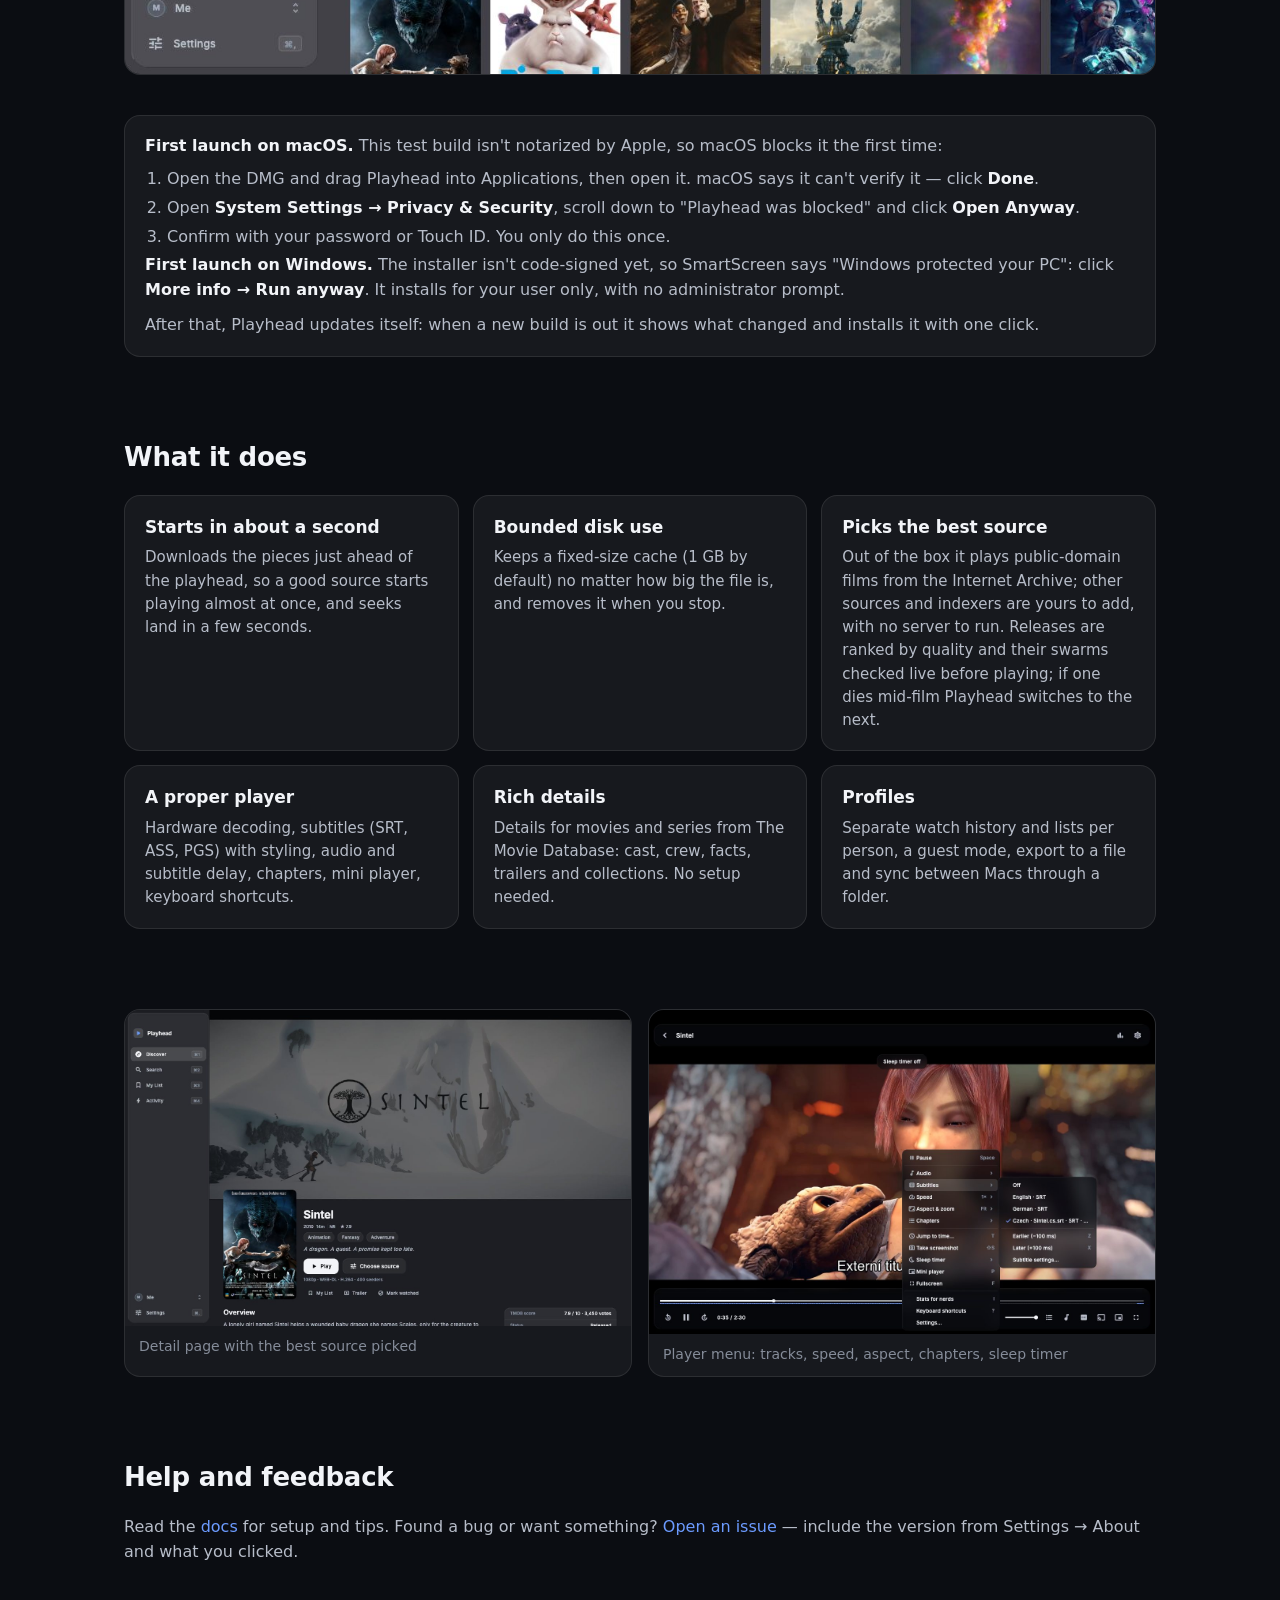
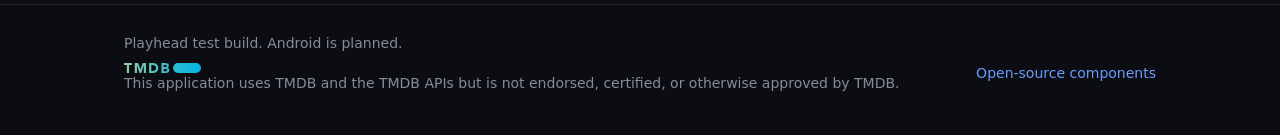
==== commit 767a15f7: "Android TV: install guide, /apk short link, download button (test build 6) Co-Authored-By: Claude Op" ====
--- a/index.html
+++ b/index.html
@@ -4,7 +4,7 @@
   <meta charset="utf-8">
   <meta name="viewport" content="width=device-width, initial-scale=1">
   <title>Playhead</title>
-  <meta name="description" content="Playhead streams video while it downloads, in a native player on macOS and Windows. No login, no server, no data collection: everything runs on your Mac.">
+  <meta name="description" content="Playhead streams video while it downloads, in a native player on macOS, Windows and Android TV. No login, no server, no data collection: everything runs on your Mac.">
   <link rel="icon" href="assets/logo.svg" type="image/svg+xml">
   <link rel="stylesheet" href="style.css">
 </head>
@@ -31,9 +31,10 @@
           Download for macOS</a>
         <a class="btn" id="dl-win" href="https://github.com/MilosHampl/playhead-releases/releases/latest/download/Playhead-windows-setup.exe">
           Download for Windows</a>
+        <a class="btn" id="dl-tv" href="docs.html#android-tv">Android TV</a>
         <a class="btn" href="https://github.com/MilosHampl/playhead-releases/releases">All releases</a>
       </div>
-      <p class="meta" id="meta">Test build · macOS 12 or later (Apple Silicon and Intel) · Windows 10 or 11 (64-bit) · updates itself</p>
+      <p class="meta" id="meta">Test build · macOS 12 or later (Apple Silicon and Intel) · Windows 10 or 11 (64-bit) · Android TV and Google TV · updates itself</p>
     </div>
 
     <section class="private" id="private">
@@ -142,10 +143,11 @@
         const exe = assets.find(a => a.name.endsWith('.exe'));
         const date = new Date(rel.published_at).toLocaleDateString(undefined, { year: 'numeric', month: 'short', day: 'numeric' });
         document.getElementById('meta').textContent =
-          `${rel.name || rel.tag_name} · ${date} · macOS 12 or later (Apple Silicon and Intel) · Windows 10 or 11 (64-bit) · updates itself`;
+          `${rel.name || rel.tag_name} · ${date} · macOS 12 or later (Apple Silicon and Intel) · Windows 10 or 11 (64-bit) · Android TV and Google TV · updates itself`;
         if (dmg) document.getElementById('dl-mac').href = dmg.browser_download_url;
         if (exe) document.getElementById('dl-win').href = exe.browser_download_url;
         else document.getElementById('dl-win').remove();
+        if (!assets.some(a => a.name.endsWith('.apk'))) document.getElementById('dl-tv').remove();
       })
       .catch(() => {});
   </script>
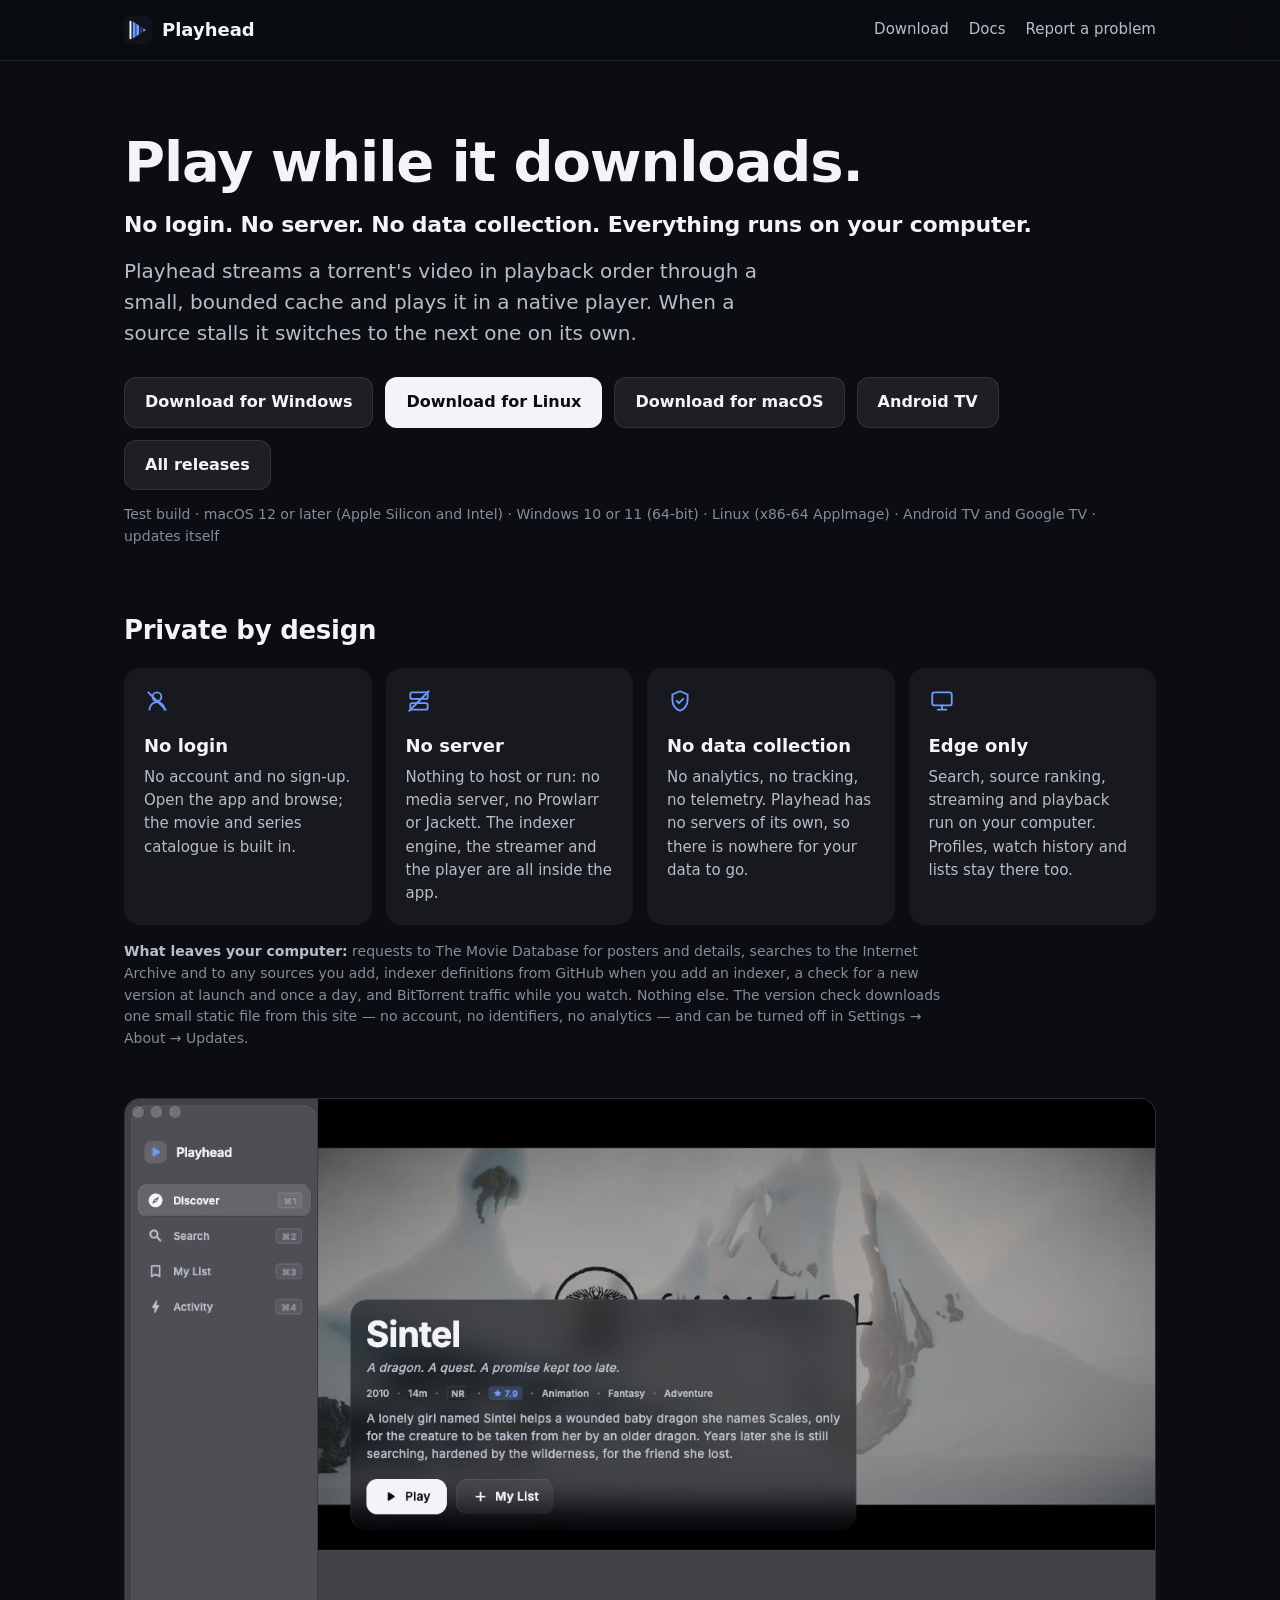
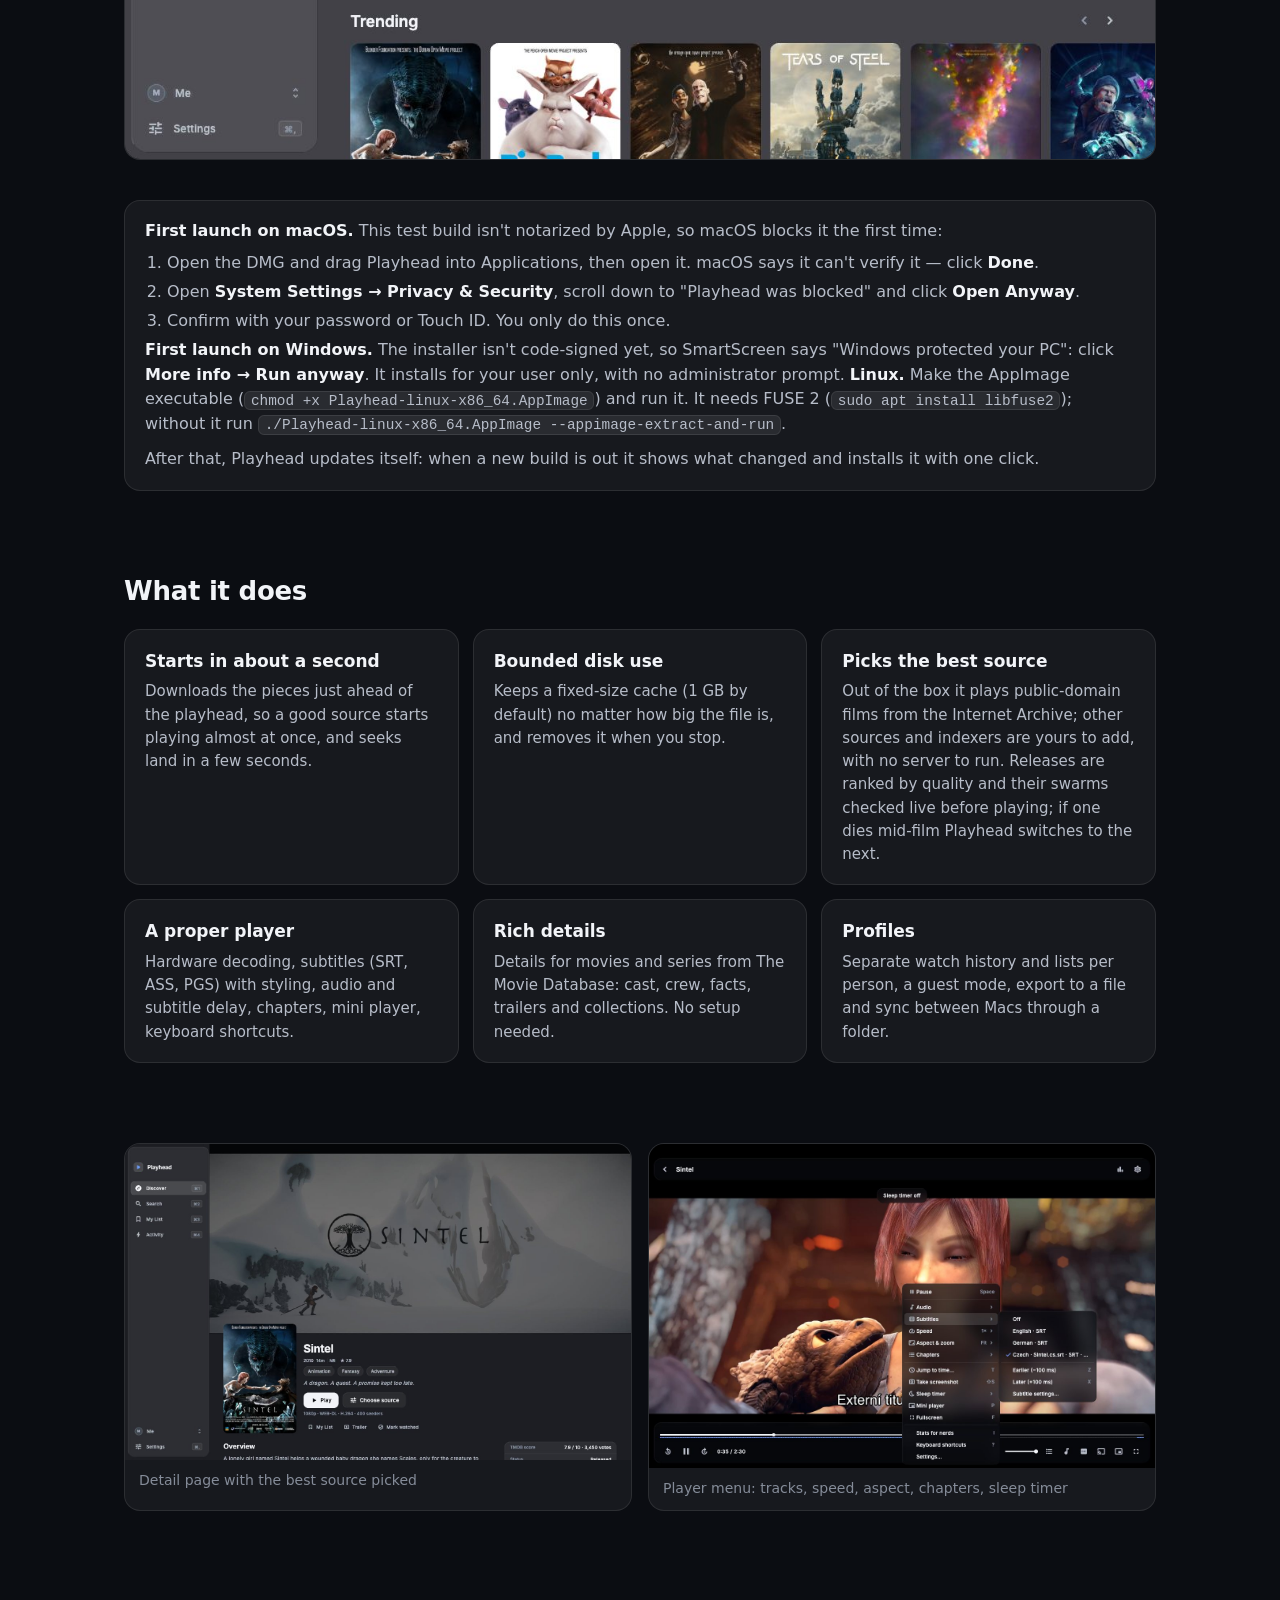
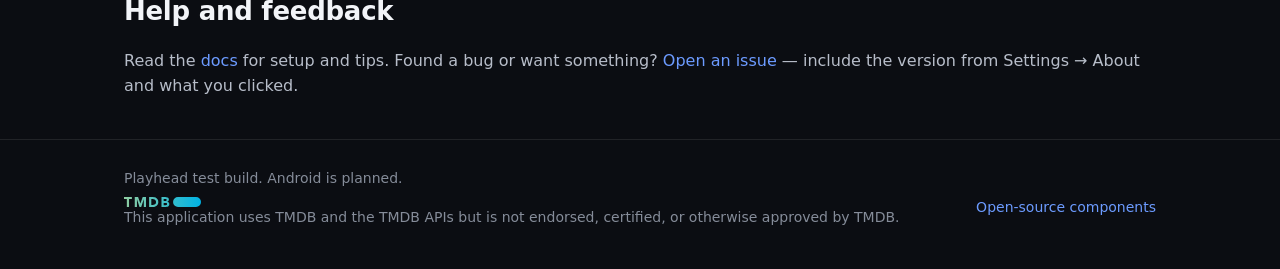
==== commit 3d38e3c8: "Site: Linux (x86-64 AppImage) download and install notes Co-Authored-By: Claude Opus 5.5 (1M context" ====
--- a/index.html
+++ b/index.html
@@ -4,7 +4,7 @@
   <meta charset="utf-8">
   <meta name="viewport" content="width=device-width, initial-scale=1">
   <title>Playhead</title>
-  <meta name="description" content="Playhead streams video while it downloads, in a native player on macOS, Windows and Android TV. No login, no server, no data collection: everything runs on your Mac.">
+  <meta name="description" content="Playhead streams video while it downloads, in a native player on macOS, Windows, Linux and Android TV. No login, no server, no data collection: everything runs on your Mac.">
   <link rel="icon" href="assets/logo.svg" type="image/svg+xml">
   <link rel="stylesheet" href="style.css">
 </head>
@@ -31,10 +31,12 @@
           Download for macOS</a>
         <a class="btn" id="dl-win" href="https://github.com/MilosHampl/playhead-releases/releases/latest/download/Playhead-windows-setup.exe">
           Download for Windows</a>
+        <a class="btn" id="dl-linux" href="https://github.com/MilosHampl/playhead-releases/releases/latest/download/Playhead-linux-x86_64.AppImage">
+          Download for Linux</a>
         <a class="btn" id="dl-tv" href="docs.html#android-tv">Android TV</a>
         <a class="btn" href="https://github.com/MilosHampl/playhead-releases/releases">All releases</a>
       </div>
-      <p class="meta" id="meta">Test build · macOS 12 or later (Apple Silicon and Intel) · Windows 10 or 11 (64-bit) · Android TV and Google TV · updates itself</p>
+      <p class="meta" id="meta">Test build · macOS 12 or later (Apple Silicon and Intel) · Windows 10 or 11 (64-bit) · Linux (x86-64 AppImage) · Android TV and Google TV · updates itself</p>
     </div>
 
     <section class="private" id="private">
@@ -84,6 +86,8 @@
           </ol>
           <strong>First launch on Windows.</strong> The installer isn't code-signed yet, so SmartScreen says "Windows protected your PC":
           click <strong>More info → Run anyway</strong>. It installs for your user only, with no administrator prompt.
+          <strong>Linux.</strong> Make the AppImage executable (<code>chmod +x Playhead-linux-x86_64.AppImage</code>) and run it.
+          It needs FUSE 2 (<code>sudo apt install libfuse2</code>); without it run <code>./Playhead-linux-x86_64.AppImage --appimage-extract-and-run</code>.
           <p style="margin:10px 0 0">After that, Playhead updates itself: when a new build is out it shows what changed and installs it with one click.</p>
         </div>
       </div>
@@ -129,10 +133,13 @@
   </footer>
 
   <script>
-    // Windows visitors get the Windows download as the primary button.
+    // Windows and Linux visitors get their own download as the primary button.
     if (/Windows/.test(navigator.userAgent)) {
       const mac = document.getElementById('dl-mac'), win = document.getElementById('dl-win');
       mac.classList.remove('primary'); win.classList.add('primary'); win.after(mac);
+    } else if (/Linux|X11/.test(navigator.userAgent) && !/Android/.test(navigator.userAgent)) {
+      const mac = document.getElementById('dl-mac'), lin = document.getElementById('dl-linux');
+      mac.classList.remove('primary'); lin.classList.add('primary'); lin.after(mac);
     }
     // Show the latest release's version; the static links above work without this.
     fetch('https://api.github.com/repos/MilosHampl/playhead-releases/releases/latest')
@@ -141,12 +148,15 @@
         const assets = rel.assets || [];
         const dmg = assets.find(a => a.name.endsWith('.dmg'));
         const exe = assets.find(a => a.name.endsWith('.exe'));
+        const appimage = assets.find(a => a.name.endsWith('.AppImage'));
         const date = new Date(rel.published_at).toLocaleDateString(undefined, { year: 'numeric', month: 'short', day: 'numeric' });
         document.getElementById('meta').textContent =
-          `${rel.name || rel.tag_name} · ${date} · macOS 12 or later (Apple Silicon and Intel) · Windows 10 or 11 (64-bit) · Android TV and Google TV · updates itself`;
+          `${rel.name || rel.tag_name} · ${date} · macOS 12 or later (Apple Silicon and Intel) · Windows 10 or 11 (64-bit) · Linux (x86-64 AppImage) · Android TV and Google TV · updates itself`;
         if (dmg) document.getElementById('dl-mac').href = dmg.browser_download_url;
         if (exe) document.getElementById('dl-win').href = exe.browser_download_url;
         else document.getElementById('dl-win').remove();
+        if (appimage) document.getElementById('dl-linux').href = appimage.browser_download_url;
+        else document.getElementById('dl-linux').remove();
         if (!assets.some(a => a.name.endsWith('.apk'))) document.getElementById('dl-tv').remove();
       })
       .catch(() => {});
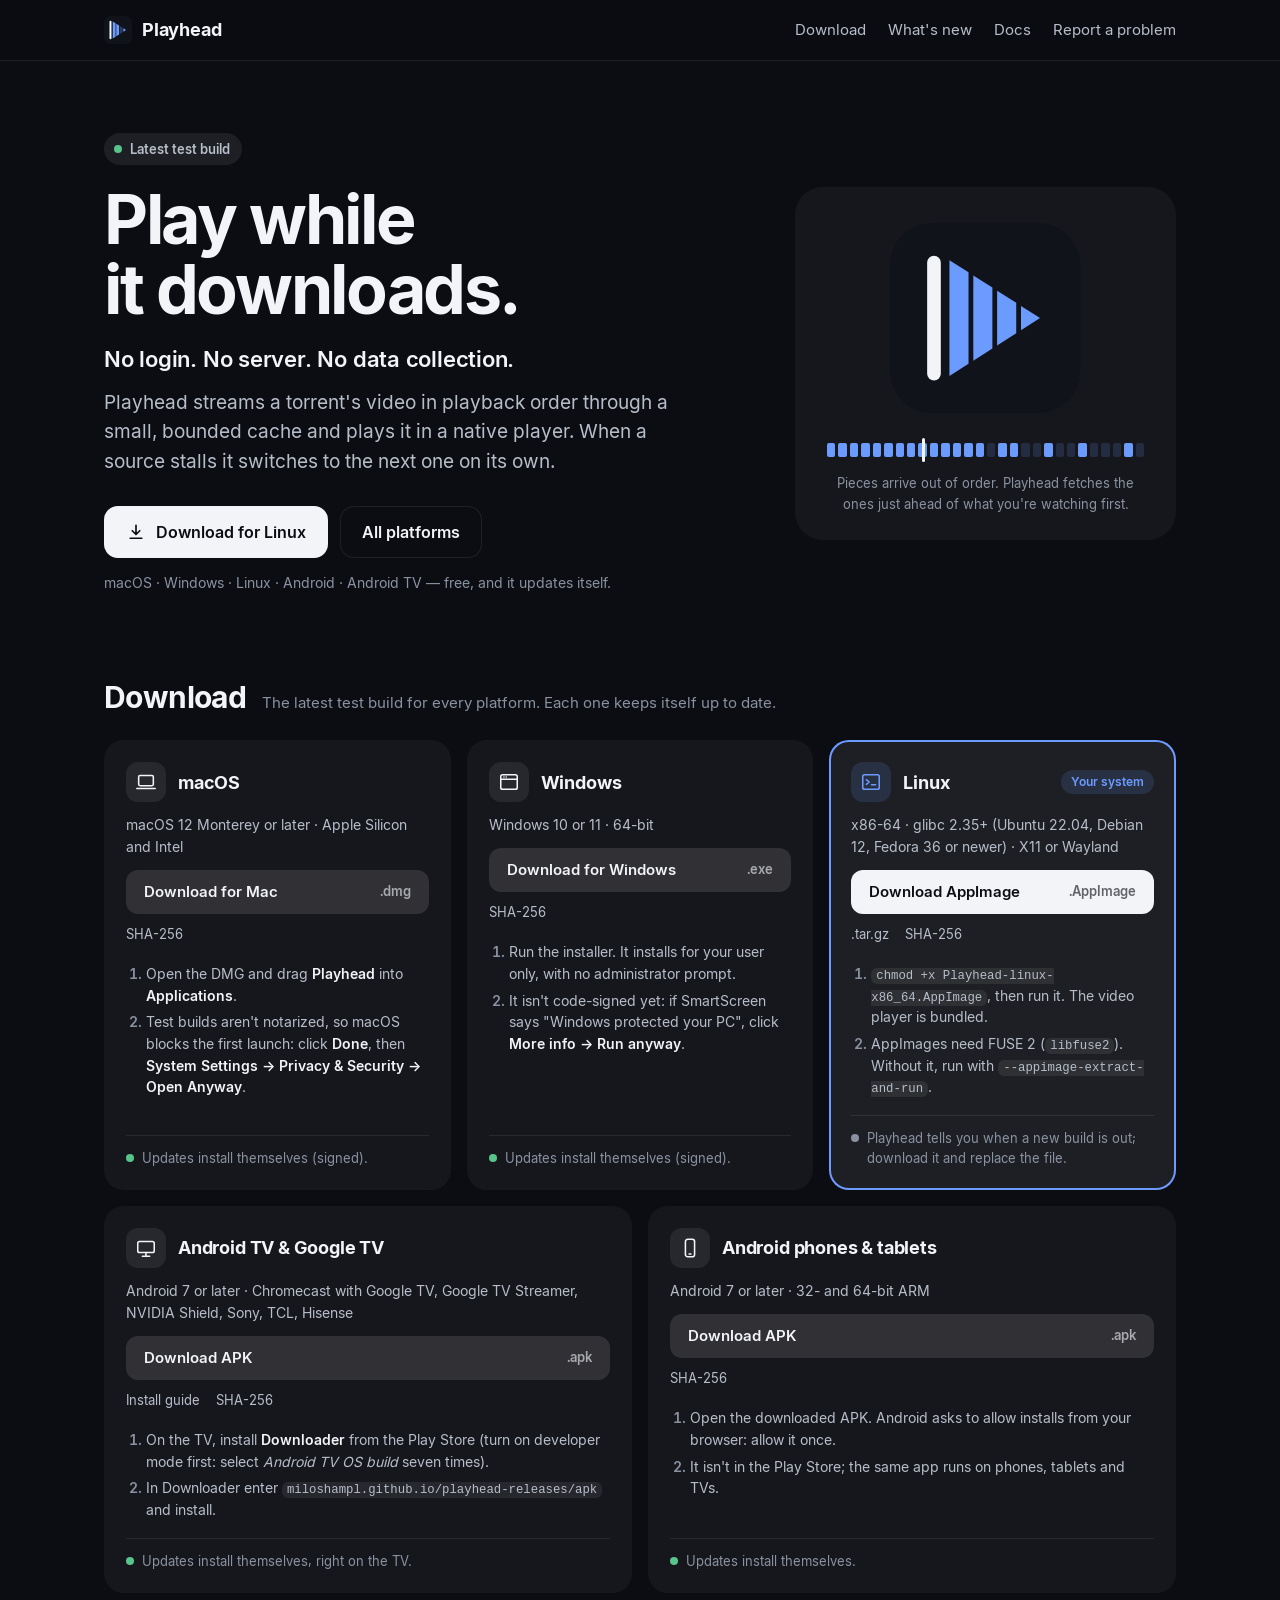
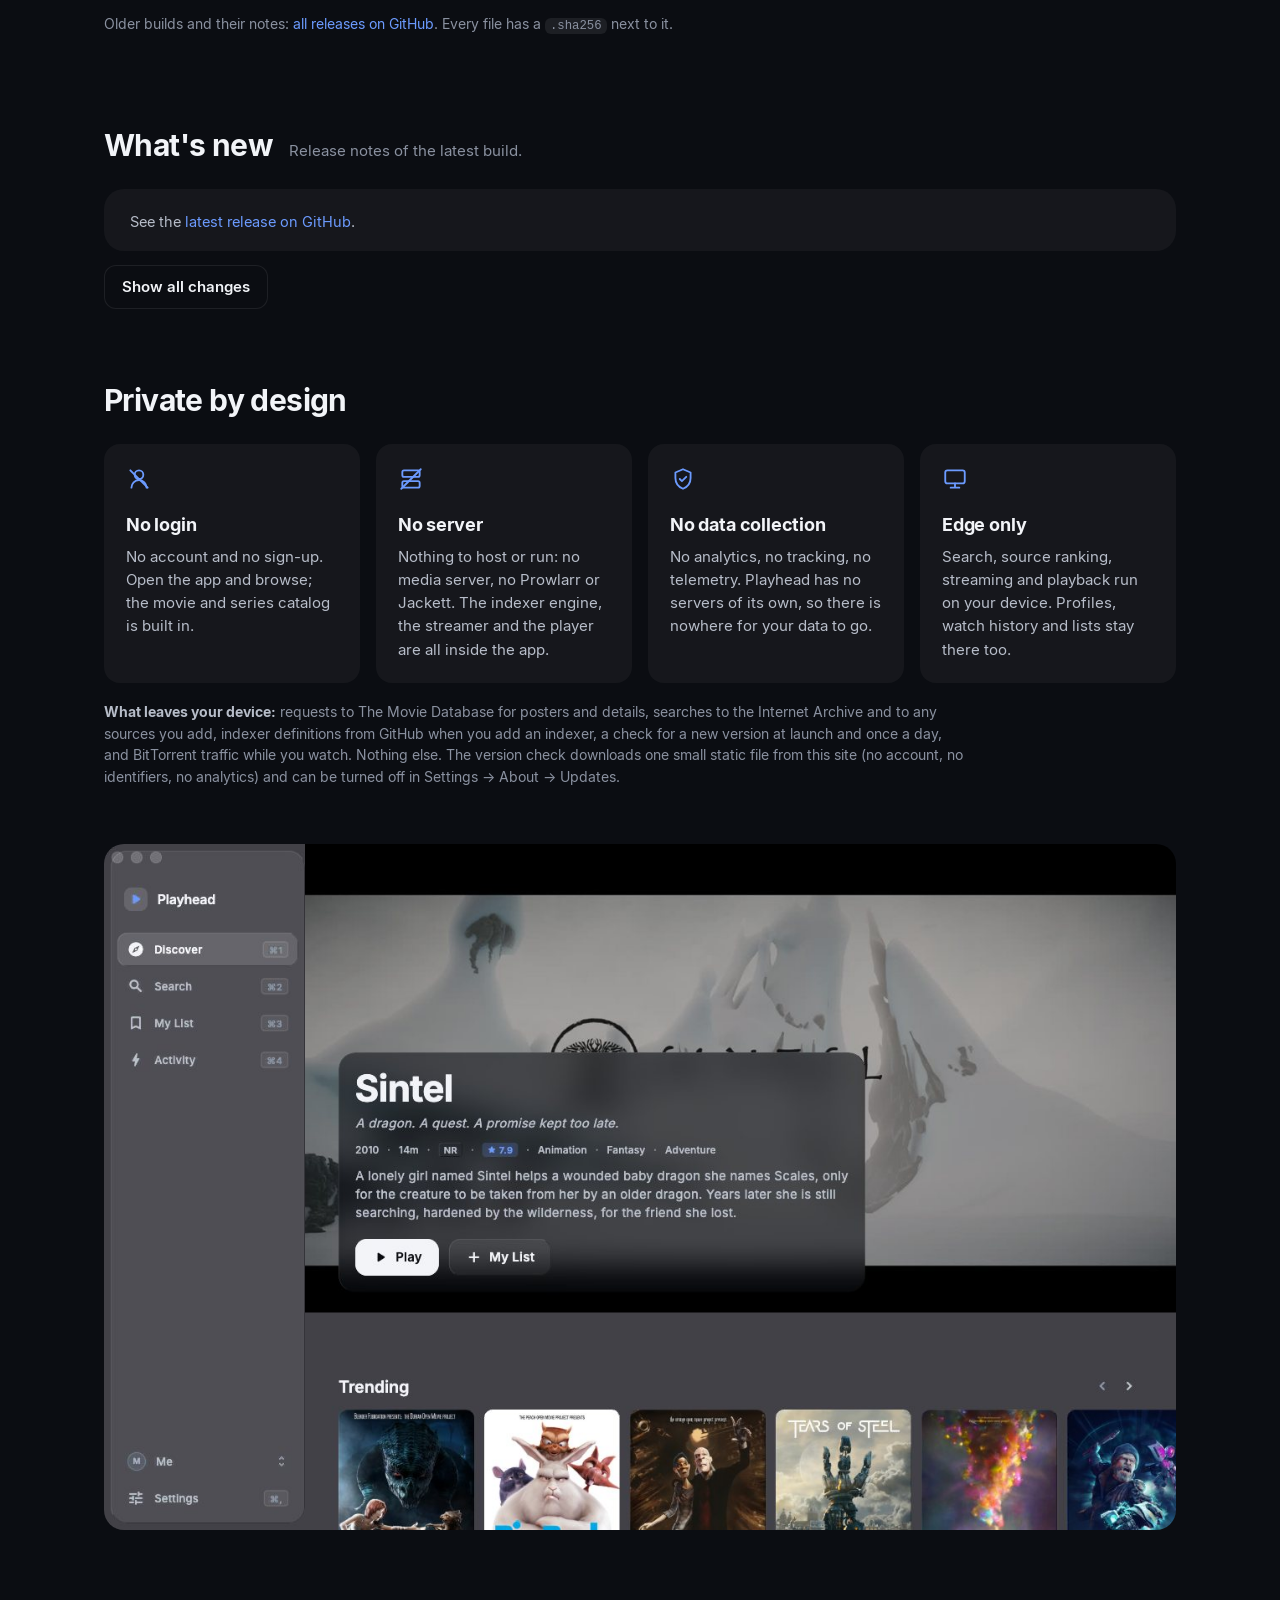
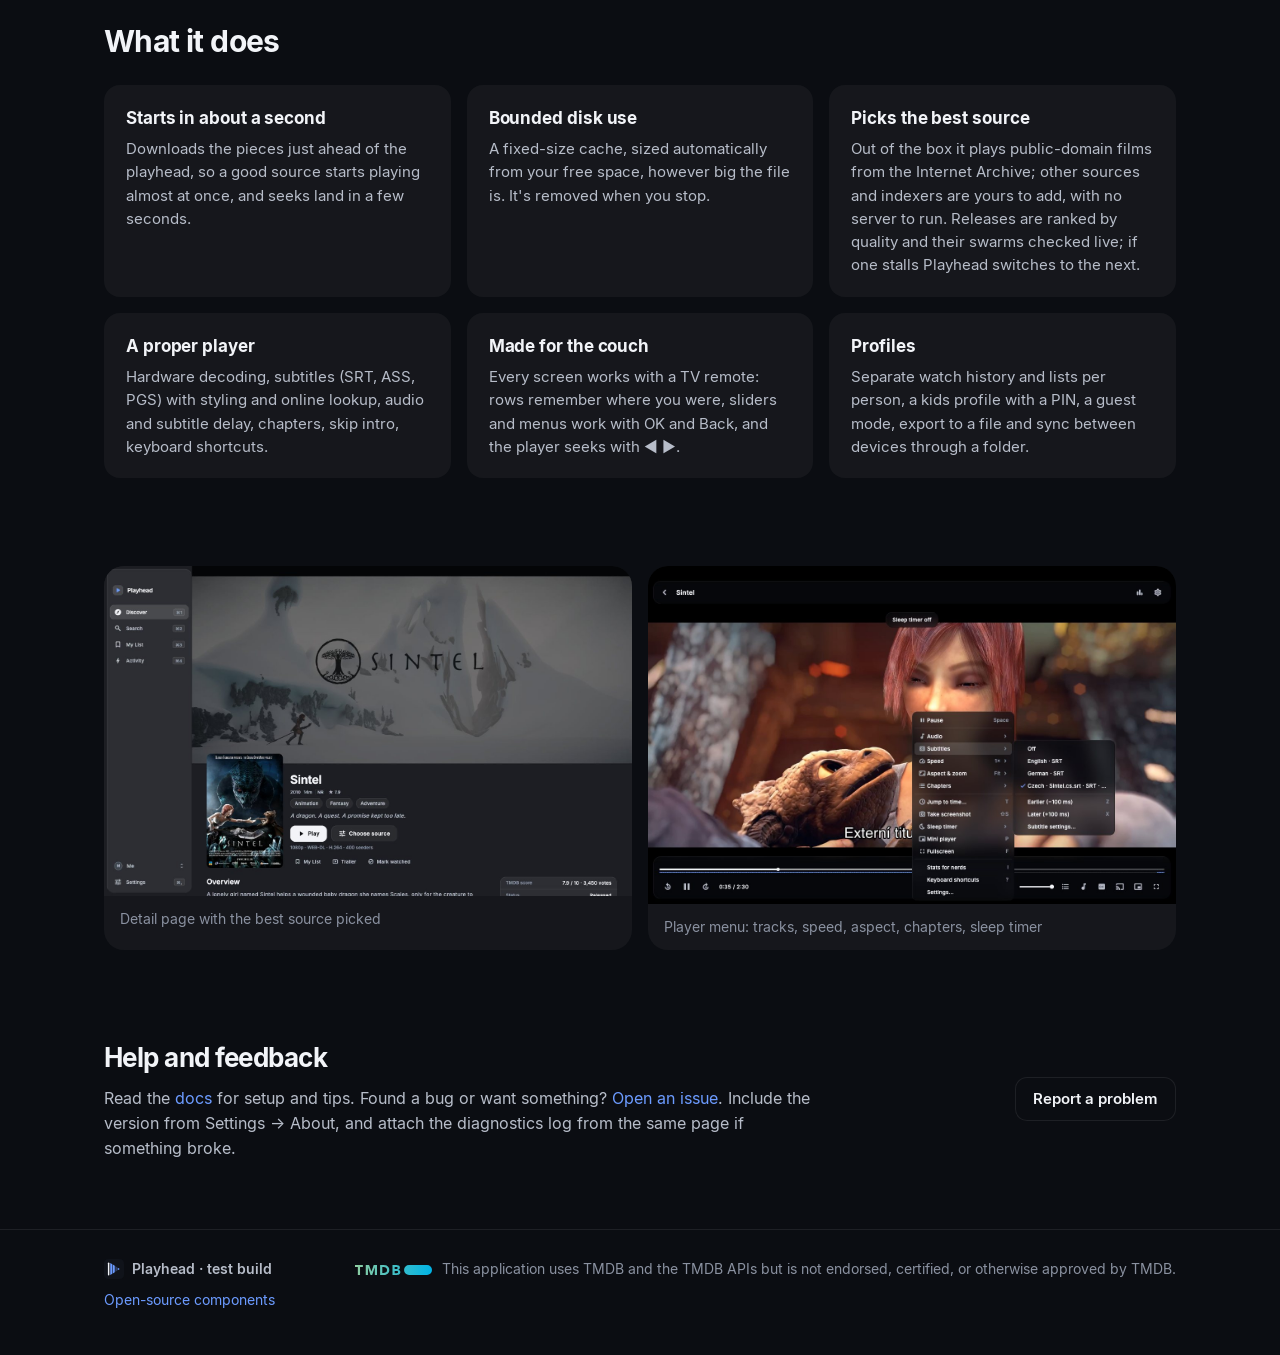
==== commit 96250a8a: "Download page: one card per platform, live sizes and checksums, release notes Every platform (macOS," ====
--- a/index.html
+++ b/index.html
@@ -3,9 +3,11 @@
 <head>
   <meta charset="utf-8">
   <meta name="viewport" content="width=device-width, initial-scale=1">
-  <title>Playhead</title>
-  <meta name="description" content="Playhead streams video while it downloads, in a native player on macOS, Windows, Linux and Android TV. No login, no server, no data collection: everything runs on your Mac.">
+  <title>Playhead — play while it downloads</title>
+  <meta name="description" content="Playhead streams video while it downloads, in a native player for macOS, Windows, Linux, Android and Android TV. No login, no server, no data collection: everything runs on your device.">
+  <meta name="theme-color" content="#0b0d12">
   <link rel="icon" href="assets/logo.svg" type="image/svg+xml">
+  <link rel="preload" href="assets/fonts/Inter-SemiBold.woff2" as="font" type="font/woff2" crossorigin>
   <link rel="stylesheet" href="style.css">
 </head>
 <body>
@@ -14,6 +16,7 @@
       <a class="brand" href="./"><img src="assets/logo.svg" alt="">Playhead</a>
       <nav class="links">
         <a href="#download">Download</a>
+        <a href="#whats-new">What's new</a>
         <a href="docs.html">Docs</a>
         <a href="https://github.com/MilosHampl/playhead-releases/issues">Report a problem</a>
       </nav>
@@ -21,32 +24,172 @@
   </header>
 
   <main>
-    <div class="wrap hero" id="download">
-      <h1>Play while it downloads.</h1>
-      <p class="pledge">No login. No server. No data collection. Everything runs on your computer.</p>
-      <p class="lead">Playhead streams a torrent's video in playback order through a small, bounded cache
-        and plays it in a native player. When a source stalls it switches to the next one on its own.</p>
-      <div class="actions">
-        <a class="btn primary" id="dl-mac" href="https://github.com/MilosHampl/playhead-releases/releases/latest/download/Playhead-macos.dmg">
-          Download for macOS</a>
-        <a class="btn" id="dl-win" href="https://github.com/MilosHampl/playhead-releases/releases/latest/download/Playhead-windows-setup.exe">
-          Download for Windows</a>
-        <a class="btn" id="dl-linux" href="https://github.com/MilosHampl/playhead-releases/releases/latest/download/Playhead-linux-x86_64.AppImage">
-          Download for Linux</a>
-        <a class="btn" id="dl-tv" href="docs.html#android-tv">Android TV</a>
-        <a class="btn" href="https://github.com/MilosHampl/playhead-releases/releases">All releases</a>
-      </div>
-      <p class="meta" id="meta">Test build · macOS 12 or later (Apple Silicon and Intel) · Windows 10 or 11 (64-bit) · Linux (x86-64 AppImage) · Android TV and Google TV · updates itself</p>
-    </div>
+    <section class="hero">
+      <div class="wrap hero-grid">
+        <div class="hero-copy">
+          <p class="eyebrow"><span class="dot" aria-hidden="true"></span><span id="hero-release">Latest test build</span></p>
+          <h1>Play while it&nbsp;downloads.</h1>
+          <p class="pledge">No login. No server. No data collection.</p>
+          <p class="lead">Playhead streams a torrent's video in playback order through a small, bounded cache and plays it in a
+            native player. When a source stalls it switches to the next one on its own.</p>
+          <div class="actions">
+            <a class="btn primary big" id="hero-dl" href="#download">
+              <svg viewBox="0 0 24 24" aria-hidden="true"><path d="M12 4v11m0 0-4.5-4.5M12 15l4.5-4.5M5 19.5h14" /></svg>
+              <span id="hero-dl-label">Download Playhead</span>
+            </a>
+            <a class="btn ghost big" href="#download">All platforms</a>
+          </div>
+          <p class="hero-meta" id="hero-meta">macOS · Windows · Linux · Android · Android TV — free, and it updates itself.</p>
+        </div>
+
+        <div class="hero-art" aria-hidden="true">
+          <svg class="mark" viewBox="0 0 64 64">
+            <rect width="64" height="64" rx="14" fill="#10131A" />
+            <path d="M20 12.5 26.425 16.608v30.784L20 51.5Z" fill="#6C9BFF" />
+            <path d="M28.025 17.631 34.45 21.739v20.522l-6.425 4.108Z" fill="#6C9BFF" />
+            <path class="arriving" d="M36.05 22.761 42.475 26.869v10.262L36.05 41.239Z" fill="#6C9BFF" />
+            <path d="M44.075 27.892 50.5 32l-6.425 4.108Z" fill="#6C9BFF" />
+            <rect x="12.5" y="11" width="4.6" height="42" rx="2.3" fill="#F2F4F8" />
+          </svg>
+          <div class="pieces">
+            <span class="ph"></span>
+            <i class="in"></i><i class="in"></i><i class="in"></i><i class="in"></i><i class="in"></i><i class="in"></i><i class="in"></i>
+            <i class="in"></i><i class="in"></i><i class="in"></i><i class="in"></i><i class="in"></i><i class="ar"></i><i class="ar"></i>
+            <i></i><i class="in"></i><i class="ar"></i><i></i><i></i><i class="in"></i><i></i><i></i><i class="ar"></i><i></i>
+            <i></i><i></i><i class="in"></i><i></i>
+          </div>
+          <p class="pieces-caption">Pieces arrive out of order. Playhead fetches the ones just ahead of what you're watching first.</p>
+        </div>
+      </div>
+    </section>
+
+    <section class="downloads" id="download">
+      <div class="wrap">
+        <div class="section-head">
+          <h2>Download</h2>
+          <p id="release-line">The latest test build for every platform. Each one keeps itself up to date.</p>
+        </div>
+
+        <div class="platforms">
+          <article class="platform" data-os="macos">
+            <header>
+              <svg class="icon" viewBox="0 0 24 24" aria-hidden="true"><rect x="4" y="5" width="16" height="11" rx="1.5" /><path d="M2 19h20" /></svg>
+              <h3>macOS</h3>
+              <span class="chip mine-chip">Your system</span>
+            </header>
+            <p class="req">macOS 12 Monterey or later · Apple Silicon and Intel</p>
+            <a class="btn primary dl" data-asset="Playhead-macos.dmg" href="https://github.com/MilosHampl/playhead-releases/releases/latest/download/Playhead-macos.dmg">
+              <span class="label">Download for Mac</span><span class="size" data-ext=".dmg">.dmg</span></a>
+            <p class="alt"><a data-sha="Playhead-macos.dmg" href="https://github.com/MilosHampl/playhead-releases/releases/latest/download/Playhead-macos.dmg.sha256">SHA-256</a></p>
+            <ol class="steps">
+              <li>Open the DMG and drag <strong>Playhead</strong> into <strong>Applications</strong>.</li>
+              <li>Test builds aren't notarized, so macOS blocks the first launch: click <strong>Done</strong>, then
+                <strong>System Settings → Privacy &amp; Security → Open Anyway</strong>.</li>
+            </ol>
+            <p class="updates"><span class="ok"></span>Updates install themselves (signed).</p>
+          </article>
+
+          <article class="platform" data-os="windows">
+            <header>
+              <svg class="icon" viewBox="0 0 24 24" aria-hidden="true"><rect x="3" y="4" width="18" height="16" rx="2" /><path d="M3 9h18M6.5 6.5h.01M9 6.5h.01" /></svg>
+              <h3>Windows</h3>
+              <span class="chip mine-chip">Your system</span>
+            </header>
+            <p class="req">Windows 10 or 11 · 64-bit</p>
+            <a class="btn primary dl" data-asset="Playhead-windows-setup.exe" href="https://github.com/MilosHampl/playhead-releases/releases/latest/download/Playhead-windows-setup.exe">
+              <span class="label">Download for Windows</span><span class="size" data-ext=".exe">.exe</span></a>
+            <p class="alt"><a data-sha="Playhead-windows-setup.exe" href="https://github.com/MilosHampl/playhead-releases/releases/latest/download/Playhead-windows-setup.exe.sha256">SHA-256</a></p>
+            <ol class="steps">
+              <li>Run the installer. It installs for your user only, with no administrator prompt.</li>
+              <li>It isn't code-signed yet: if SmartScreen says "Windows protected your PC", click <strong>More info → Run anyway</strong>.</li>
+            </ol>
+            <p class="updates"><span class="ok"></span>Updates install themselves (signed).</p>
+          </article>
+
+          <article class="platform" data-os="linux">
+            <header>
+              <svg class="icon" viewBox="0 0 24 24" aria-hidden="true"><rect x="3" y="4" width="18" height="16" rx="2" /><path d="m7 9.5 3 2.5-3 2.5M12.5 15H17" /></svg>
+              <h3>Linux</h3>
+              <span class="chip mine-chip">Your system</span>
+            </header>
+            <p class="req">x86-64 · glibc 2.35+ (Ubuntu 22.04, Debian 12, Fedora 36 or newer) · X11 or Wayland</p>
+            <a class="btn primary dl" data-asset="Playhead-linux-x86_64.AppImage" href="https://github.com/MilosHampl/playhead-releases/releases/latest/download/Playhead-linux-x86_64.AppImage">
+              <span class="label">Download AppImage</span><span class="size" data-ext=".AppImage">.AppImage</span></a>
+            <p class="alt">
+              <a data-asset="Playhead-linux-x86_64.tar.gz" href="https://github.com/MilosHampl/playhead-releases/releases/latest/download/Playhead-linux-x86_64.tar.gz">.tar.gz <span class="size"></span></a>
+              <a data-sha="Playhead-linux-x86_64.AppImage" href="https://github.com/MilosHampl/playhead-releases/releases/latest/download/Playhead-linux-x86_64.AppImage.sha256">SHA-256</a>
+            </p>
+            <ol class="steps">
+              <li><code>chmod +x Playhead-linux-x86_64.AppImage</code>, then run it. The video player is bundled.</li>
+              <li>AppImages need FUSE 2 (<code>libfuse2</code>). Without it, run with <code>--appimage-extract-and-run</code>.</li>
+            </ol>
+            <p class="updates"><span class="ok soon"></span>Playhead tells you when a new build is out; download it and replace the file.</p>
+          </article>
+
+          <article class="platform" data-os="android-tv">
+            <header>
+              <svg class="icon" viewBox="0 0 24 24" aria-hidden="true"><rect x="3" y="5" width="18" height="12" rx="2" /><path d="M8 21h8M12 17v4" /></svg>
+              <h3>Android TV &amp; Google TV</h3>
+              <span class="chip mine-chip">Your system</span>
+            </header>
+            <p class="req">Android 7 or later · Chromecast with Google TV, Google TV Streamer, NVIDIA Shield, Sony, TCL, Hisense</p>
+            <a class="btn primary dl" data-asset="Playhead-android.apk" href="https://github.com/MilosHampl/playhead-releases/releases/latest/download/Playhead-android.apk">
+              <span class="label">Download APK</span><span class="size" data-ext=".apk">.apk</span></a>
+            <p class="alt">
+              <a href="docs.html#android-tv">Install guide</a>
+              <a data-sha="Playhead-android.apk" href="https://github.com/MilosHampl/playhead-releases/releases/latest/download/Playhead-android.apk.sha256">SHA-256</a>
+            </p>
+            <ol class="steps">
+              <li>On the TV, install <strong>Downloader</strong> from the Play Store (turn on developer mode first: select <em>Android TV OS build</em> seven times).</li>
+              <li>In Downloader enter <code class="tv-code">miloshampl.github.io/playhead-releases/apk</code> and install.</li>
+            </ol>
+            <p class="updates"><span class="ok"></span>Updates install themselves, right on the TV.</p>
+          </article>
+
+          <article class="platform" data-os="android">
+            <header>
+              <svg class="icon" viewBox="0 0 24 24" aria-hidden="true"><rect x="7" y="2.5" width="10" height="19" rx="2.5" /><path d="M11 18.5h2" /></svg>
+              <h3>Android phones &amp; tablets</h3>
+              <span class="chip mine-chip">Your system</span>
+            </header>
+            <p class="req">Android 7 or later · 32- and 64-bit ARM</p>
+            <a class="btn primary dl" data-asset="Playhead-android.apk" href="https://github.com/MilosHampl/playhead-releases/releases/latest/download/Playhead-android.apk">
+              <span class="label">Download APK</span><span class="size" data-ext=".apk">.apk</span></a>
+            <p class="alt"><a data-sha="Playhead-android.apk" href="https://github.com/MilosHampl/playhead-releases/releases/latest/download/Playhead-android.apk.sha256">SHA-256</a></p>
+            <ol class="steps">
+              <li>Open the downloaded APK. Android asks to allow installs from your browser: allow it once.</li>
+              <li>It isn't in the Play Store; the same app runs on phones, tablets and TVs.</li>
+            </ol>
+            <p class="updates"><span class="ok"></span>Updates install themselves.</p>
+          </article>
+        </div>
+
+        <p class="all-releases">Older builds and their notes: <a href="https://github.com/MilosHampl/playhead-releases/releases">all releases on GitHub</a>.
+          Every file has a <code>.sha256</code> next to it.</p>
+      </div>
+    </section>
+
+    <section class="whats-new" id="whats-new">
+      <div class="wrap">
+        <div class="section-head">
+          <h2 id="notes-title">What's new</h2>
+          <p id="notes-date">Release notes of the latest build.</p>
+        </div>
+        <div class="notes collapsed" id="notes">
+          <p>See the <a href="https://github.com/MilosHampl/playhead-releases/releases/latest">latest release on GitHub</a>.</p>
+        </div>
+        <button class="btn ghost notes-toggle" id="notes-toggle" type="button" hidden>Show all changes</button>
+      </div>
+    </section>
 
     <section class="private" id="private">
       <div class="wrap">
-        <h2>Private by design</h2>
+        <div class="section-head"><h2>Private by design</h2></div>
         <div class="pillars">
           <div class="pillar">
             <svg viewBox="0 0 24 24" aria-hidden="true"><path d="M12 12a4 4 0 1 0 0-8 4 4 0 0 0 0 8Zm-7 8a7 7 0 0 1 14 0" /><path d="M4 4l16 16" /></svg>
             <h3>No login</h3>
-            <p>No account and no sign-up. Open the app and browse; the movie and series catalogue is built in.</p>
+            <p>No account and no sign-up. Open the app and browse; the movie and series catalog is built in.</p>
           </div>
           <div class="pillar">
             <svg viewBox="0 0 24 24" aria-hidden="true"><rect x="4" y="4" width="16" height="6" rx="1.5" /><rect x="4" y="14" width="16" height="6" rx="1.5" /><path d="M3 21 21 3" /></svg>
@@ -61,105 +204,170 @@
           <div class="pillar">
             <svg viewBox="0 0 24 24" aria-hidden="true"><rect x="3" y="4" width="18" height="12" rx="2" /><path d="M8 20h8M12 16v4" /></svg>
             <h3>Edge only</h3>
-            <p>Search, source ranking, streaming and playback run on your computer. Profiles, watch history and lists stay there too.</p>
-          </div>
-        </div>
-        <p class="leaves"><strong>What leaves your computer:</strong> requests to The Movie Database for posters and details, searches to the
+            <p>Search, source ranking, streaming and playback run on your device. Profiles, watch history and lists stay there too.</p>
+          </div>
+        </div>
+        <p class="leaves"><strong>What leaves your device:</strong> requests to The Movie Database for posters and details, searches to the
           Internet Archive and to any sources you add, indexer definitions from GitHub when you add an indexer, a check for a new
           version at launch and once a day, and BitTorrent traffic while you watch. Nothing else. The version check downloads one small static
-          file from this site — no account, no identifiers, no analytics — and can be turned off in Settings → About → Updates.</p>
-      </div>
-    </section>
-
-    <div class="wrap">
-      <figure class="shot" style="margin:0"><img src="assets/discover.jpg" alt="Playhead's Discover screen in the macOS window"></figure>
-    </div>
+          file from this site (no account, no identifiers, no analytics) and can be turned off in Settings → About → Updates.</p>
+      </div>
+    </section>
+
+    <section class="showcase">
+      <div class="wrap">
+        <figure class="shot"><img src="assets/discover.jpg" alt="Playhead's Discover screen" loading="lazy"></figure>
+      </div>
+    </section>
 
     <section>
       <div class="wrap">
-        <div class="note">
-          <strong>First launch on macOS.</strong> This test build isn't notarized by Apple, so macOS blocks it the first time:
-          <ol class="steps">
-            <li>Open the DMG and drag Playhead into Applications, then open it. macOS says it can't verify it — click <strong>Done</strong>.</li>
-            <li>Open <strong>System Settings → Privacy &amp; Security</strong>, scroll down to "Playhead was blocked" and click <strong>Open Anyway</strong>.</li>
-            <li>Confirm with your password or Touch ID. You only do this once.</li>
-          </ol>
-          <strong>First launch on Windows.</strong> The installer isn't code-signed yet, so SmartScreen says "Windows protected your PC":
-          click <strong>More info → Run anyway</strong>. It installs for your user only, with no administrator prompt.
-          <strong>Linux.</strong> Make the AppImage executable (<code>chmod +x Playhead-linux-x86_64.AppImage</code>) and run it.
-          It needs FUSE 2 (<code>sudo apt install libfuse2</code>); without it run <code>./Playhead-linux-x86_64.AppImage --appimage-extract-and-run</code>.
-          <p style="margin:10px 0 0">After that, Playhead updates itself: when a new build is out it shows what changed and installs it with one click.</p>
-        </div>
-      </div>
-    </section>
-
-    <section>
-      <div class="wrap">
-        <h2>What it does</h2>
+        <div class="section-head"><h2>What it does</h2></div>
         <div class="grid">
           <div class="card"><h3>Starts in about a second</h3><p>Downloads the pieces just ahead of the playhead, so a good source starts playing almost at once, and seeks land in a few seconds.</p></div>
-          <div class="card"><h3>Bounded disk use</h3><p>Keeps a fixed-size cache (1 GB by default) no matter how big the file is, and removes it when you stop.</p></div>
-          <div class="card"><h3>Picks the best source</h3><p>Out of the box it plays public-domain films from the Internet Archive; other sources and indexers are yours to add, with no server to run. Releases are ranked by quality and their swarms checked live before playing; if one dies mid-film Playhead switches to the next.</p></div>
-          <div class="card"><h3>A proper player</h3><p>Hardware decoding, subtitles (SRT, ASS, PGS) with styling, audio and subtitle delay, chapters, mini player, keyboard shortcuts.</p></div>
-          <div class="card"><h3>Rich details</h3><p>Details for movies and series from The Movie Database: cast, crew, facts, trailers and collections. No setup needed.</p></div>
-          <div class="card"><h3>Profiles</h3><p>Separate watch history and lists per person, a guest mode, export to a file and sync between Macs through a folder.</p></div>
+          <div class="card"><h3>Bounded disk use</h3><p>A fixed-size cache, sized automatically from your free space, however big the file is. It's removed when you stop.</p></div>
+          <div class="card"><h3>Picks the best source</h3><p>Out of the box it plays public-domain films from the Internet Archive; other sources and indexers are yours to add, with no server to run. Releases are ranked by quality and their swarms checked live; if one stalls Playhead switches to the next.</p></div>
+          <div class="card"><h3>A proper player</h3><p>Hardware decoding, subtitles (SRT, ASS, PGS) with styling and online lookup, audio and subtitle delay, chapters, skip intro, keyboard shortcuts.</p></div>
+          <div class="card"><h3>Made for the couch</h3><p>Every screen works with a TV remote: rows remember where you were, sliders and menus work with OK and Back, and the player seeks with ◀ ▶.</p></div>
+          <div class="card"><h3>Profiles</h3><p>Separate watch history and lists per person, a kids profile with a PIN, a guest mode, export to a file and sync between devices through a folder.</p></div>
         </div>
       </div>
     </section>
 
     <section>
       <div class="wrap shots">
-        <figure class="shot" style="margin:0"><img src="assets/detail.jpg" alt="Detail page with ranked sources"><figcaption>Detail page with the best source picked</figcaption></figure>
-        <figure class="shot" style="margin:0"><img src="assets/player.jpg" alt="Player with its menu open"><figcaption>Player menu: tracks, speed, aspect, chapters, sleep timer</figcaption></figure>
+        <figure class="shot"><img src="assets/detail.jpg" alt="Detail page with ranked sources" loading="lazy"><figcaption>Detail page with the best source picked</figcaption></figure>
+        <figure class="shot"><img src="assets/player.jpg" alt="Player with its menu open" loading="lazy"><figcaption>Player menu: tracks, speed, aspect, chapters, sleep timer</figcaption></figure>
       </div>
     </section>
 
     <section>
-      <div class="wrap">
-        <h2>Help and feedback</h2>
-        <p style="color:var(--text-2);margin:0">Read the <a href="docs.html">docs</a> for setup and tips.
-          Found a bug or want something? <a href="https://github.com/MilosHampl/playhead-releases/issues/new/choose">Open an issue</a> —
-          include the version from Settings → About and what you clicked.</p>
+      <div class="wrap help">
+        <div>
+          <h2>Help and feedback</h2>
+          <p>Read the <a href="docs.html">docs</a> for setup and tips. Found a bug or want something?
+            <a href="https://github.com/MilosHampl/playhead-releases/issues/new/choose">Open an issue</a>. Include the version from
+            Settings → About, and attach the diagnostics log from the same page if something broke.</p>
+        </div>
+        <a class="btn ghost" href="https://github.com/MilosHampl/playhead-releases/issues/new/choose">Report a problem</a>
       </div>
     </section>
   </main>
 
   <footer>
     <div class="wrap">
-      <span>Playhead test build. Android is planned.</span>
+      <span class="foot-brand"><img src="assets/logo.svg" alt="">Playhead · test build</span>
       <span class="tmdb"><img src="assets/tmdb-logo.svg" alt="TMDB" height="10"> This application uses TMDB and the TMDB APIs but is not endorsed, certified, or otherwise approved by TMDB.</span>
       <span><a href="docs.html#licences">Open-source components</a></span>
     </div>
   </footer>
 
   <script>
-    // Windows and Linux visitors get their own download as the primary button.
-    if (/Windows/.test(navigator.userAgent)) {
-      const mac = document.getElementById('dl-mac'), win = document.getElementById('dl-win');
-      mac.classList.remove('primary'); win.classList.add('primary'); win.after(mac);
-    } else if (/Linux|X11/.test(navigator.userAgent) && !/Android/.test(navigator.userAgent)) {
-      const mac = document.getElementById('dl-mac'), lin = document.getElementById('dl-linux');
-      mac.classList.remove('primary'); lin.classList.add('primary'); lin.after(mac);
-    }
-    // Show the latest release's version; the static links above work without this.
-    fetch('https://api.github.com/repos/MilosHampl/playhead-releases/releases/latest')
-      .then(r => r.ok ? r.json() : Promise.reject(r.status))
-      .then(rel => {
-        const assets = rel.assets || [];
-        const dmg = assets.find(a => a.name.endsWith('.dmg'));
-        const exe = assets.find(a => a.name.endsWith('.exe'));
-        const appimage = assets.find(a => a.name.endsWith('.AppImage'));
-        const date = new Date(rel.published_at).toLocaleDateString(undefined, { year: 'numeric', month: 'short', day: 'numeric' });
-        document.getElementById('meta').textContent =
-          `${rel.name || rel.tag_name} · ${date} · macOS 12 or later (Apple Silicon and Intel) · Windows 10 or 11 (64-bit) · Linux (x86-64 AppImage) · Android TV and Google TV · updates itself`;
-        if (dmg) document.getElementById('dl-mac').href = dmg.browser_download_url;
-        if (exe) document.getElementById('dl-win').href = exe.browser_download_url;
-        else document.getElementById('dl-win').remove();
-        if (appimage) document.getElementById('dl-linux').href = appimage.browser_download_url;
-        else document.getElementById('dl-linux').remove();
-        if (!assets.some(a => a.name.endsWith('.apk'))) document.getElementById('dl-tv').remove();
-      })
-      .catch(() => {});
+    (() => {
+      const REPO = 'MilosHampl/playhead-releases';
+
+      // Which platform is this visitor on? Android with a TV-ish user agent counts as a TV.
+      const ua = navigator.userAgent;
+      const android = /Android/i.test(ua);
+      const os = android ? (/\bTV\b|AFT|BRAVIA|GoogleTV|SMART-TV|Chromecast|Shield/i.test(ua) ? 'android-tv' : 'android')
+        : /iPhone|iPad|iPod/.test(ua) ? null
+        : /Windows/.test(ua) ? 'windows'
+        : /Macintosh|Mac OS X/.test(ua) ? 'macos'
+        : /Linux|X11|CrOS/.test(ua) ? 'linux' : null;
+      const names = { macos: 'Mac', windows: 'Windows', linux: 'Linux', 'android-tv': 'Android TV', android: 'Android' };
+      const card = os && document.querySelector(`.platform[data-os="${os}"]`);
+      const heroDl = document.getElementById('hero-dl');
+      if (card) {
+        card.classList.add('mine');
+        const dl = card.querySelector('a.dl');
+        heroDl.href = dl.getAttribute('href');
+        heroDl.dataset.file = dl.dataset.asset;
+        document.getElementById('hero-dl-label').textContent = `Download for ${names[os]}`;
+      }
+
+      const fmt = (n) => n >= 1e9 ? `${(n / 1e9).toFixed(1)} GB` : `${Math.max(1, Math.round(n / 1e6))} MB`;
+      const esc = (s) => s.replace(/[&<>"']/g, (c) => ({ '&': '&amp;', '<': '&lt;', '>': '&gt;', '"': '&quot;', "'": '&#39;' }[c]));
+      const inline = (s) => esc(s)
+        .replace(/`([^`]+)`/g, '<code>$1</code>')
+        .replace(/\*\*([^*]+)\*\*/g, '<strong>$1</strong>')
+        .replace(/\[([^\]]+)\]\((https?:\/\/[^)\s]+)\)/g, '<a href="$2">$1</a>');
+
+      // Release notes: a small, safe Markdown subset (bold-line or # headings, bullets, paragraphs).
+      function renderNotes(md) {
+        const out = [];
+        let list = null;
+        const close = () => { if (list) { out.push(`<ul>${list.join('')}</ul>`); list = null; } };
+        for (const raw of md.replace(/\r/g, '').split('\n')) {
+          const line = raw.trimEnd();
+          if (!line.trim()) { close(); continue; }
+          const bullet = line.match(/^\s*[-*]\s+(.*)$/);
+          const heading = line.match(/^\s*(?:#{1,4}\s+(.*)|\*\*([^*]+)\*\*\s*)$/);
+          if (bullet) { (list ||= []).push(`<li>${inline(bullet[1])}</li>`); continue; }
+          close();
+          out.push(heading ? `<h3>${inline(heading[1] || heading[2])}</h3>` : `<p>${inline(line)}</p>`);
+        }
+        close();
+        return out.join('');
+      }
+
+      fetch(`https://api.github.com/repos/${REPO}/releases/latest`)
+        .then((r) => r.ok ? r.json() : Promise.reject(r.status))
+        .then((rel) => {
+          const assets = new Map((rel.assets || []).map((a) => [a.name, a]));
+          const date = new Date(rel.published_at).toLocaleDateString(undefined, { year: 'numeric', month: 'short', day: 'numeric' });
+          const title = rel.name || rel.tag_name;
+          document.getElementById('hero-release').textContent = `${title} · ${date}`;
+          document.getElementById('release-line').textContent = `${title}, published ${date}. Every build keeps itself up to date.`;
+
+          // Download buttons and alternative files: real URL + size, or "not in this build".
+          document.querySelectorAll('[data-asset]').forEach((el) => {
+            const a = assets.get(el.dataset.asset);
+            const size = el.querySelector('.size');
+            if (a) {
+              el.href = a.browser_download_url;
+              if (size) size.textContent = size.dataset.ext ? `${size.dataset.ext} · ${fmt(a.size)}` : fmt(a.size);
+            } else if (el.classList.contains('dl')) {
+              el.classList.add('unavailable');
+              el.removeAttribute('href');
+              el.querySelector('.label').textContent = 'Not in this build';
+              if (size) size.textContent = '';
+            } else {
+              el.remove();
+            }
+          });
+          document.querySelectorAll('[data-sha]').forEach((el) => {
+            const a = assets.get(`${el.dataset.sha}.sha256`);
+            if (a) el.href = a.browser_download_url; else el.remove();
+          });
+          const mine = heroDl.dataset.file && assets.get(heroDl.dataset.file);
+          if (mine) {
+            heroDl.href = mine.browser_download_url;
+            document.getElementById('hero-meta').textContent = `${mine.name} · ${fmt(mine.size)} · free, and it updates itself.`;
+          } else if (heroDl.dataset.file) {
+            heroDl.href = '#download';
+            document.getElementById('hero-dl-label').textContent = 'See all platforms';
+          }
+
+          if (rel.body) {
+            document.getElementById('notes-title').textContent = `What's new in ${title.replace(/^Playhead\s+/, '')}`;
+            document.getElementById('notes-date').textContent = `Published ${date}.`;
+            const notes = document.getElementById('notes');
+            notes.innerHTML = renderNotes(rel.body);
+            const toggle = document.getElementById('notes-toggle');
+            if (notes.scrollHeight > notes.clientHeight + 40) {
+              toggle.hidden = false;
+              toggle.addEventListener('click', () => {
+                const open = !notes.classList.toggle('collapsed');
+                toggle.textContent = open ? 'Show less' : 'Show all changes';
+                if (!open) document.getElementById('whats-new').scrollIntoView({ block: 'start' });
+              });
+            } else {
+              notes.classList.remove('collapsed');
+            }
+          }
+        })
+        .catch(() => {});
+    })();
   </script>
 </body>
 </html>
--- a/style.css
+++ b/style.css
@@ -1,93 +1,246 @@
+/* Playhead site — the app's glass language: flat translucent planes over ink, no gradients,
+   no shadows, accent only for what's active or yours. Inter, self-hosted (Latin subset). */
+
+@font-face { font-family: Inter; font-weight: 400; font-style: normal; font-display: swap; src: url("assets/fonts/Inter-Regular.woff2") format("woff2"); }
+@font-face { font-family: Inter; font-weight: 600; font-style: normal; font-display: swap; src: url("assets/fonts/Inter-SemiBold.woff2") format("woff2"); }
+@font-face { font-family: Inter; font-weight: 700; font-style: normal; font-display: swap; src: url("assets/fonts/Inter-Bold.woff2") format("woff2"); }
+
 :root {
   --bg: #0b0d12;
-  --plane: rgba(255, 255, 255, 0.05);
-  --plane-strong: rgba(255, 255, 255, 0.08);
-  --rim: rgba(255, 255, 255, 0.09);
+  --plane: rgba(255, 255, 255, 0.045);
+  --plane-strong: rgba(255, 255, 255, 0.075);
+  --plane-hover: rgba(255, 255, 255, 0.11);
+  --rim: rgba(255, 255, 255, 0.08);
   --text: #f2f4f8;
   --text-2: #b7bdc9;
-  --text-3: #858c99;
+  --text-3: #8a91a0;
   --accent: #6c9bff;
+  --accent-soft: rgba(108, 155, 255, 0.14);
   --accent-ink: #0b0d12;
-  --radius: 16px;
-  --radius-sm: 10px;
-  --max: 1080px;
+  --ok: #58c48a;
+  --radius: 20px;
+  --radius-card: 16px;
+  --radius-control: 12px;
+  --max: 1120px;
 }
 
 * { box-sizing: border-box; }
-html { -webkit-text-size-adjust: 100%; }
+html { -webkit-text-size-adjust: 100%; scroll-behavior: smooth; }
+@media (prefers-reduced-motion: reduce) { html { scroll-behavior: auto; } }
 body {
   margin: 0;
   background: var(--bg);
   color: var(--text);
   font: 16px/1.55 Inter, -apple-system, BlinkMacSystemFont, "Segoe UI", system-ui, sans-serif;
+  font-feature-settings: "kern", "calt";
 }
 a { color: var(--accent); text-decoration: none; }
 a:hover { text-decoration: underline; }
 img { max-width: 100%; display: block; }
 code, kbd {
-  font: 0.9em ui-monospace, SFMono-Regular, Menlo, monospace;
+  font: 0.88em ui-monospace, SFMono-Regular, Menlo, Consolas, monospace;
   background: var(--plane-strong);
-  border: 1px solid var(--rim);
   border-radius: 6px;
-  padding: 0.05em 0.4em;
-}
+  padding: 0.08em 0.4em;
+  overflow-wrap: anywhere;
+}
+:focus-visible { outline: 2.5px solid var(--accent); outline-offset: 3px; border-radius: 6px; }
 
 .wrap { max-width: var(--max); margin: 0 auto; padding: 0 24px; }
 @media (max-width: 600px) { .wrap { padding: 0 16px; } }
 
+/* ---------- header ---------- */
 header.top {
   position: sticky; top: 0; z-index: 10;
-  background: rgba(11, 13, 18, 0.72);
+  background: rgba(11, 13, 18, 0.82);
   backdrop-filter: blur(20px); -webkit-backdrop-filter: blur(20px);
   border-bottom: 1px solid var(--rim);
 }
 header.top .wrap { display: flex; align-items: center; gap: 16px; height: 60px; }
-.brand { display: flex; align-items: center; gap: 10px; color: var(--text); font-weight: 700; font-size: 18px; }
+.brand { display: flex; align-items: center; gap: 10px; color: var(--text); font-weight: 700; font-size: 18px; letter-spacing: -0.01em; }
 .brand img { width: 28px; height: 28px; }
 .brand:hover { text-decoration: none; }
-nav.links { margin-left: auto; display: flex; gap: 20px; font-size: 15px; }
+nav.links { margin-left: auto; display: flex; gap: 22px; font-size: 15px; }
 nav.links a { color: var(--text-2); }
 nav.links a:hover { color: var(--text); text-decoration: none; }
-
-.hero { padding-top: 72px; padding-bottom: 40px; }
-.hero h1 { font-size: clamp(36px, 6vw, 56px); line-height: 1.05; margin: 0 0 16px; letter-spacing: -0.02em; }
-.hero p.lead { font-size: clamp(17px, 2.2vw, 20px); color: var(--text-2); max-width: 640px; margin: 0 0 28px; }
-
+@media (max-width: 680px) {
+  nav.links { gap: 14px; font-size: 14px; }
+  nav.links a { white-space: nowrap; }
+  nav.links a[href="#whats-new"], nav.links a[href="#download"] { display: none; }
+}
+
+/* ---------- buttons & chips ---------- */
 .btn {
-  display: inline-flex; align-items: center; gap: 10px;
-  padding: 12px 20px; border-radius: 12px; font-weight: 600; font-size: 16px;
-  border: 1px solid var(--rim); color: var(--text); background: var(--plane-strong);
-}
-.btn:hover { text-decoration: none; background: rgba(255, 255, 255, 0.12); }
-.btn.primary { background: var(--text); color: var(--accent-ink); border-color: transparent; }
+  display: inline-flex; align-items: center; justify-content: center; gap: 10px;
+  min-height: 44px; padding: 10px 18px; border-radius: var(--radius-control);
+  font-family: inherit; font-weight: 600; font-size: 15px; line-height: 1.2;
+  color: var(--text); background: var(--plane-strong); border: 0; cursor: pointer;
+  transition: background-color 120ms ease, transform 90ms ease;
+}
+.btn:hover { text-decoration: none; background: var(--plane-hover); }
+.btn:active { transform: scale(0.98); }
+.btn.primary { background: var(--text); color: var(--accent-ink); }
 .btn.primary:hover { background: #ffffff; }
-.btn:active { transform: scale(0.98); }
+.btn.ghost { background: transparent; box-shadow: inset 0 0 0 1px var(--rim); }
+.btn.ghost:hover { background: var(--plane); }
+.btn.big { min-height: 52px; padding: 12px 22px; font-size: 16px; border-radius: 14px; }
+.btn svg { width: 20px; height: 20px; fill: none; stroke: currentColor; stroke-width: 2; stroke-linecap: round; stroke-linejoin: round; }
+.chip {
+  display: inline-flex; align-items: center; height: 24px; padding: 0 10px; border-radius: 12px;
+  font-size: 12px; font-weight: 600; color: var(--accent); background: var(--accent-soft); white-space: nowrap;
+}
+
+/* ---------- hero ---------- */
+.hero { padding: 72px 0 56px; }
+.hero-grid { display: grid; grid-template-columns: minmax(0, 1.25fr) minmax(0, 0.75fr); gap: 56px; align-items: center; }
+@media (max-width: 880px) { .hero-grid { grid-template-columns: 1fr; gap: 40px; } .hero { padding-top: 48px; } }
+.eyebrow {
+  display: inline-flex; align-items: center; gap: 8px; margin: 0 0 20px;
+  padding: 6px 12px 6px 10px; border-radius: 999px; background: var(--plane-strong);
+  color: var(--text-2); font-size: 13px; font-weight: 600;
+}
+.eyebrow .dot { width: 8px; height: 8px; border-radius: 50%; background: var(--ok); }
+.hero h1 { font-size: clamp(36px, 6.4vw, 68px); line-height: 1.02; margin: 0 0 18px; letter-spacing: -0.035em; font-weight: 700; }
+.hero p.pledge { font-size: clamp(18px, 2.3vw, 22px); font-weight: 600; margin: 0 0 12px; letter-spacing: -0.01em; }
+.hero p.lead { font-size: clamp(16px, 1.9vw, 19px); color: var(--text-2); max-width: 600px; margin: 0 0 30px; }
 .actions { display: flex; flex-wrap: wrap; gap: 12px; align-items: center; }
-.meta { color: var(--text-3); font-size: 14px; margin-top: 14px; }
-
-.shot {
-  border-radius: var(--radius); overflow: hidden;
-  border: 1px solid var(--rim); background: var(--plane);
-}
+.hero-meta { color: var(--text-3); font-size: 14px; margin: 14px 0 0; }
+
+.hero-art {
+  background: var(--plane); border-radius: 28px; padding: 36px 32px 26px;
+  display: flex; flex-direction: column; align-items: center;
+}
+.hero-art .mark { width: min(220px, 60%); height: auto; }
+.hero-art .mark .arriving { animation: arrive 4.8s ease-in-out infinite; }
+@keyframes arrive {
+  0%, 18% { fill-opacity: 0.32; }
+  40%, 82% { fill-opacity: 1; }
+  100% { fill-opacity: 0.32; }
+}
+.pieces {
+  position: relative; display: grid; grid-template-columns: repeat(28, 1fr); gap: 3px;
+  width: 100%; margin-top: 30px; height: 14px;
+}
+.pieces i { display: block; border-radius: 2px; background: rgba(108, 155, 255, 0.16); }
+.pieces i.in { background: var(--accent); }
+.pieces i.ar { background: var(--accent); animation: piece 4.8s ease-in-out infinite; }
+.pieces i.ar:nth-of-type(14) { animation-delay: 0.6s; }
+.pieces i.ar:nth-of-type(17) { animation-delay: 1.4s; }
+.pieces i.ar:nth-of-type(23) { animation-delay: 2.2s; }
+@keyframes piece { 0%, 25% { opacity: 0.18; } 45%, 85% { opacity: 1; } 100% { opacity: 0.18; } }
+.pieces .ph {
+  position: absolute; top: -5px; bottom: -5px; left: 30%; width: 3px; border-radius: 2px;
+  background: var(--text); z-index: 1; animation: playhead 9.6s linear infinite;
+}
+@keyframes playhead { from { left: 4%; } to { left: 40%; } }
+.pieces-caption { margin: 16px 0 0; color: var(--text-3); font-size: 13px; text-align: center; max-width: 300px; }
+@media (prefers-reduced-motion: reduce) {
+  .hero-art .mark .arriving, .pieces i.ar, .pieces .ph { animation: none; }
+  .hero-art .mark .arriving { fill-opacity: 0.32; }
+}
+
+/* ---------- sections ---------- */
+section { padding: 44px 0; }
+.section-head { display: flex; flex-wrap: wrap; align-items: baseline; gap: 6px 16px; margin-bottom: 20px; }
+.section-head h2 { font-size: clamp(24px, 3vw, 30px); margin: 0; letter-spacing: -0.02em; }
+.section-head p { margin: 0; color: var(--text-3); font-size: 15px; }
+
+/* ---------- downloads ---------- */
+.downloads { padding-top: 24px; }
+/* Desktop: the three computer platforms in one row, the two Android ones below at half width. */
+.platforms { display: grid; grid-template-columns: repeat(6, minmax(0, 1fr)); gap: 16px; }
+.platform { grid-column: span 2; }
+.platform[data-os="android-tv"], .platform[data-os="android"] { grid-column: span 3; }
+@media (max-width: 1000px) {
+  .platforms { grid-template-columns: repeat(2, minmax(0, 1fr)); }
+  .platform, .platform[data-os="android-tv"], .platform[data-os="android"] { grid-column: span 1; }
+  .platform[data-os="android"] { grid-column: span 2; }
+}
+@media (max-width: 680px) {
+  .platforms { grid-template-columns: minmax(0, 1fr); }
+  .platform[data-os="android"] { grid-column: span 1; }
+}
+.platform {
+  min-width: 0;
+  display: flex; flex-direction: column; gap: 12px;
+  background: var(--plane); border-radius: var(--radius); padding: 22px;
+  transition: background-color 150ms ease;
+}
+.platform:hover { background: var(--plane-strong); }
+.platform header { display: flex; align-items: center; gap: 12px; }
+.platform .icon {
+  flex: none; width: 40px; height: 40px; padding: 9px; border-radius: 12px;
+  background: var(--plane-strong);
+  fill: none; stroke: var(--text); stroke-width: 1.7; stroke-linecap: round; stroke-linejoin: round;
+}
+.platform h3 { margin: 0; font-size: 18px; letter-spacing: -0.01em; }
+.platform .mine-chip { display: none; margin-left: auto; }
+.platform.mine { box-shadow: inset 0 0 0 2px var(--accent); background: var(--plane-strong); }
+.platform.mine .mine-chip { display: inline-flex; }
+.platform.mine .icon { background: var(--accent-soft); stroke: var(--accent); }
+.platform .req { margin: 0; color: var(--text-2); font-size: 14px; }
+.platform .dl { justify-content: space-between; width: 100%; }
+.platform .dl .size { font-weight: 600; font-size: 13px; opacity: 0.62; font-variant-numeric: tabular-nums; }
+.platform:not(.mine) .dl.primary { background: var(--plane-hover); color: var(--text); }
+.platform:not(.mine) .dl.primary:hover { background: rgba(255, 255, 255, 0.16); }
+.platform .dl.unavailable { background: var(--plane); color: var(--text-3); pointer-events: none; }
+.platform .alt { display: flex; flex-wrap: wrap; gap: 4px 16px; margin: -2px 0 0; font-size: 13px; }
+.platform .alt a { color: var(--text-2); }
+.platform .alt a:hover { color: var(--text); }
+.platform .alt .size { color: var(--text-3); }
+.platform ol.steps { margin: 2px 0 0; padding-left: 20px; color: var(--text-2); font-size: 14px; }
+.platform ol.steps li { margin: 5px 0; }
+.platform ol.steps li::marker { color: var(--text-3); font-weight: 600; }
+.platform ol.steps strong { color: var(--text); font-weight: 600; }
+.platform .updates { margin: auto 0 0; padding-top: 12px; border-top: 1px solid var(--rim); color: var(--text-3); font-size: 13px; display: flex; gap: 8px; align-items: baseline; }
+.platform .updates .ok { flex: none; width: 8px; height: 8px; border-radius: 50%; background: var(--ok); transform: translateY(-1px); }
+.platform .updates .ok.soon { background: var(--text-3); }
+.all-releases { margin: 20px 0 0; color: var(--text-3); font-size: 14px; }
+
+/* ---------- what's new ---------- */
+.notes {
+  background: var(--plane); border-radius: var(--radius); padding: 8px 26px 18px;
+  columns: 2 380px; column-gap: 44px;
+}
+.notes.collapsed { max-height: 520px; overflow: hidden; }
+.notes h3 { font-size: 16px; margin: 18px 0 6px; break-after: avoid; letter-spacing: -0.005em; }
+.notes ul { margin: 0; padding-left: 18px; color: var(--text-2); font-size: 14.5px; }
+.notes li { margin: 5px 0; break-inside: avoid; }
+.notes li::marker { color: var(--accent); }
+.notes p { color: var(--text-2); font-size: 14.5px; margin: 14px 0 6px; }
+.notes strong { color: var(--text); }
+.notes-toggle { margin-top: 14px; }
+
+/* ---------- privacy ---------- */
+section.private { padding-top: 24px; }
+.pillars { display: grid; grid-template-columns: repeat(auto-fit, minmax(230px, 1fr)); gap: 16px; }
+.pillar { background: var(--plane); border-radius: var(--radius-card); padding: 22px; }
+.pillar svg { width: 26px; height: 26px; fill: none; stroke: var(--accent); stroke-width: 1.7; stroke-linecap: round; stroke-linejoin: round; margin-bottom: 12px; }
+.pillar h3 { margin: 0 0 6px; font-size: 18px; letter-spacing: -0.01em; }
+.pillar p { margin: 0; color: var(--text-2); font-size: 15px; }
+p.leaves { color: var(--text-3); font-size: 14px; margin: 18px 0 0; max-width: 860px; }
+p.leaves strong { color: var(--text-2); }
+
+/* ---------- screenshots & features ---------- */
+.shot { margin: 0; border-radius: var(--radius); overflow: hidden; background: var(--plane); }
 .shots { display: grid; grid-template-columns: repeat(auto-fit, minmax(300px, 1fr)); gap: 16px; }
-.shot figcaption { padding: 10px 14px; color: var(--text-3); font-size: 14px; }
-
-section { padding: 40px 0; }
-section h2 { font-size: 26px; margin: 0 0 18px; letter-spacing: -0.01em; }
-.grid { display: grid; grid-template-columns: repeat(auto-fit, minmax(300px, 1fr)); gap: 14px; }
-.card {
-  background: var(--plane); border: 1px solid var(--rim);
-  border-radius: var(--radius); padding: 18px 20px;
-}
-.card h3 { margin: 0 0 6px; font-size: 17px; }
+.shot figcaption { padding: 12px 16px; color: var(--text-3); font-size: 14px; }
+.showcase { padding-top: 12px; }
+.grid { display: grid; grid-template-columns: repeat(auto-fit, minmax(300px, 1fr)); gap: 16px; }
+.card { background: var(--plane); border-radius: var(--radius-card); padding: 20px 22px; }
+.card h3 { margin: 0 0 6px; font-size: 17px; letter-spacing: -0.005em; }
 .card p { margin: 0; color: var(--text-2); font-size: 15px; }
-.note {
-  background: var(--plane); border: 1px solid var(--rim);
-  border-radius: var(--radius); padding: 18px 20px; color: var(--text-2);
-}
+.help { display: flex; flex-wrap: wrap; gap: 20px 40px; align-items: center; justify-content: space-between; }
+.help > div { max-width: 720px; }
+.help h2 { font-size: clamp(22px, 2.6vw, 26px); margin: 0 0 8px; letter-spacing: -0.02em; }
+.help p { color: var(--text-2); margin: 0; }
+
+/* ---------- shared bits used by docs.html ---------- */
+.note { background: var(--plane); border-radius: var(--radius-card); padding: 18px 20px; color: var(--text-2); }
 .note strong { color: var(--text); }
 ol.steps { margin: 8px 0 0; padding-left: 22px; }
 ol.steps li { margin: 4px 0; }
+.meta { color: var(--text-3); font-size: 14px; margin-top: 14px; }
 
 /* docs */
 .docs { display: grid; grid-template-columns: 220px 1fr; gap: 40px; padding: 40px 0 64px; }
@@ -95,7 +248,7 @@
 .toc { position: sticky; top: 84px; align-self: start; font-size: 15px; }
 .toc a { display: block; padding: 5px 0; color: var(--text-2); }
 .toc a:hover { color: var(--text); text-decoration: none; }
-.docs article h2 { font-size: 24px; margin: 36px 0 12px; scroll-margin-top: 80px; }
+.docs article h2 { font-size: 24px; margin: 36px 0 12px; scroll-margin-top: 80px; letter-spacing: -0.015em; }
 .docs article h2:first-child { margin-top: 0; }
 .docs article h3 { font-size: 17px; margin: 22px 0 8px; }
 .docs article p, .docs article li { color: var(--text-2); }
@@ -104,27 +257,9 @@
 table.keys td { padding: 7px 10px; border-bottom: 1px solid var(--rim); color: var(--text-2); }
 table.keys td:first-child { white-space: nowrap; width: 150px; color: var(--text); }
 
-footer {
-  border-top: 1px solid var(--rim); padding: 28px 0 40px;
-  color: var(--text-3); font-size: 14px;
-}
-footer .wrap { display: flex; flex-wrap: wrap; gap: 8px 24px; justify-content: space-between; }
-footer img.tmdb { height: 12px; display: inline-block; vertical-align: middle; margin-right: 6px; }
-
-footer .tmdb img{vertical-align:middle;margin-right:6px}
-
-/* No login / no server / no data collection / edge only */
-.hero p.pledge { font-size: clamp(18px, 2.4vw, 22px); font-weight: 600; color: var(--text); margin: 0 0 14px; letter-spacing: -0.01em; }
-section.private { padding: 8px 0 48px; }
-.pillars { display: grid; grid-template-columns: repeat(auto-fit, minmax(220px, 1fr)); gap: 14px; }
-.pillar { background: var(--plane); border-radius: var(--radius); padding: 20px; }
-.pillar svg { width: 26px; height: 26px; fill: none; stroke: var(--accent); stroke-width: 1.7; stroke-linecap: round; stroke-linejoin: round; margin-bottom: 10px; }
-.pillar h3 { margin: 0 0 6px; font-size: 18px; }
-.pillar p { margin: 0; color: var(--text-2); font-size: 15px; }
-p.leaves { color: var(--text-3); font-size: 14px; margin: 16px 0 0; max-width: 820px; }
-p.leaves strong { color: var(--text-2); }
-@media (max-width: 600px) {
-  nav.links { gap: 14px; font-size: 14px; }
-  nav.links a { white-space: nowrap; }
-  nav.links a[href="#download"] { display: none; }
-}
+/* ---------- footer ---------- */
+footer { border-top: 1px solid var(--rim); padding: 28px 0 44px; color: var(--text-3); font-size: 14px; margin-top: 24px; }
+footer .wrap { display: flex; flex-wrap: wrap; gap: 10px 24px; justify-content: space-between; align-items: center; }
+footer .foot-brand { display: inline-flex; align-items: center; gap: 8px; color: var(--text-2); font-weight: 600; }
+footer .foot-brand img { width: 20px; height: 20px; }
+footer .tmdb img { display: inline-block; vertical-align: middle; margin-right: 6px; }
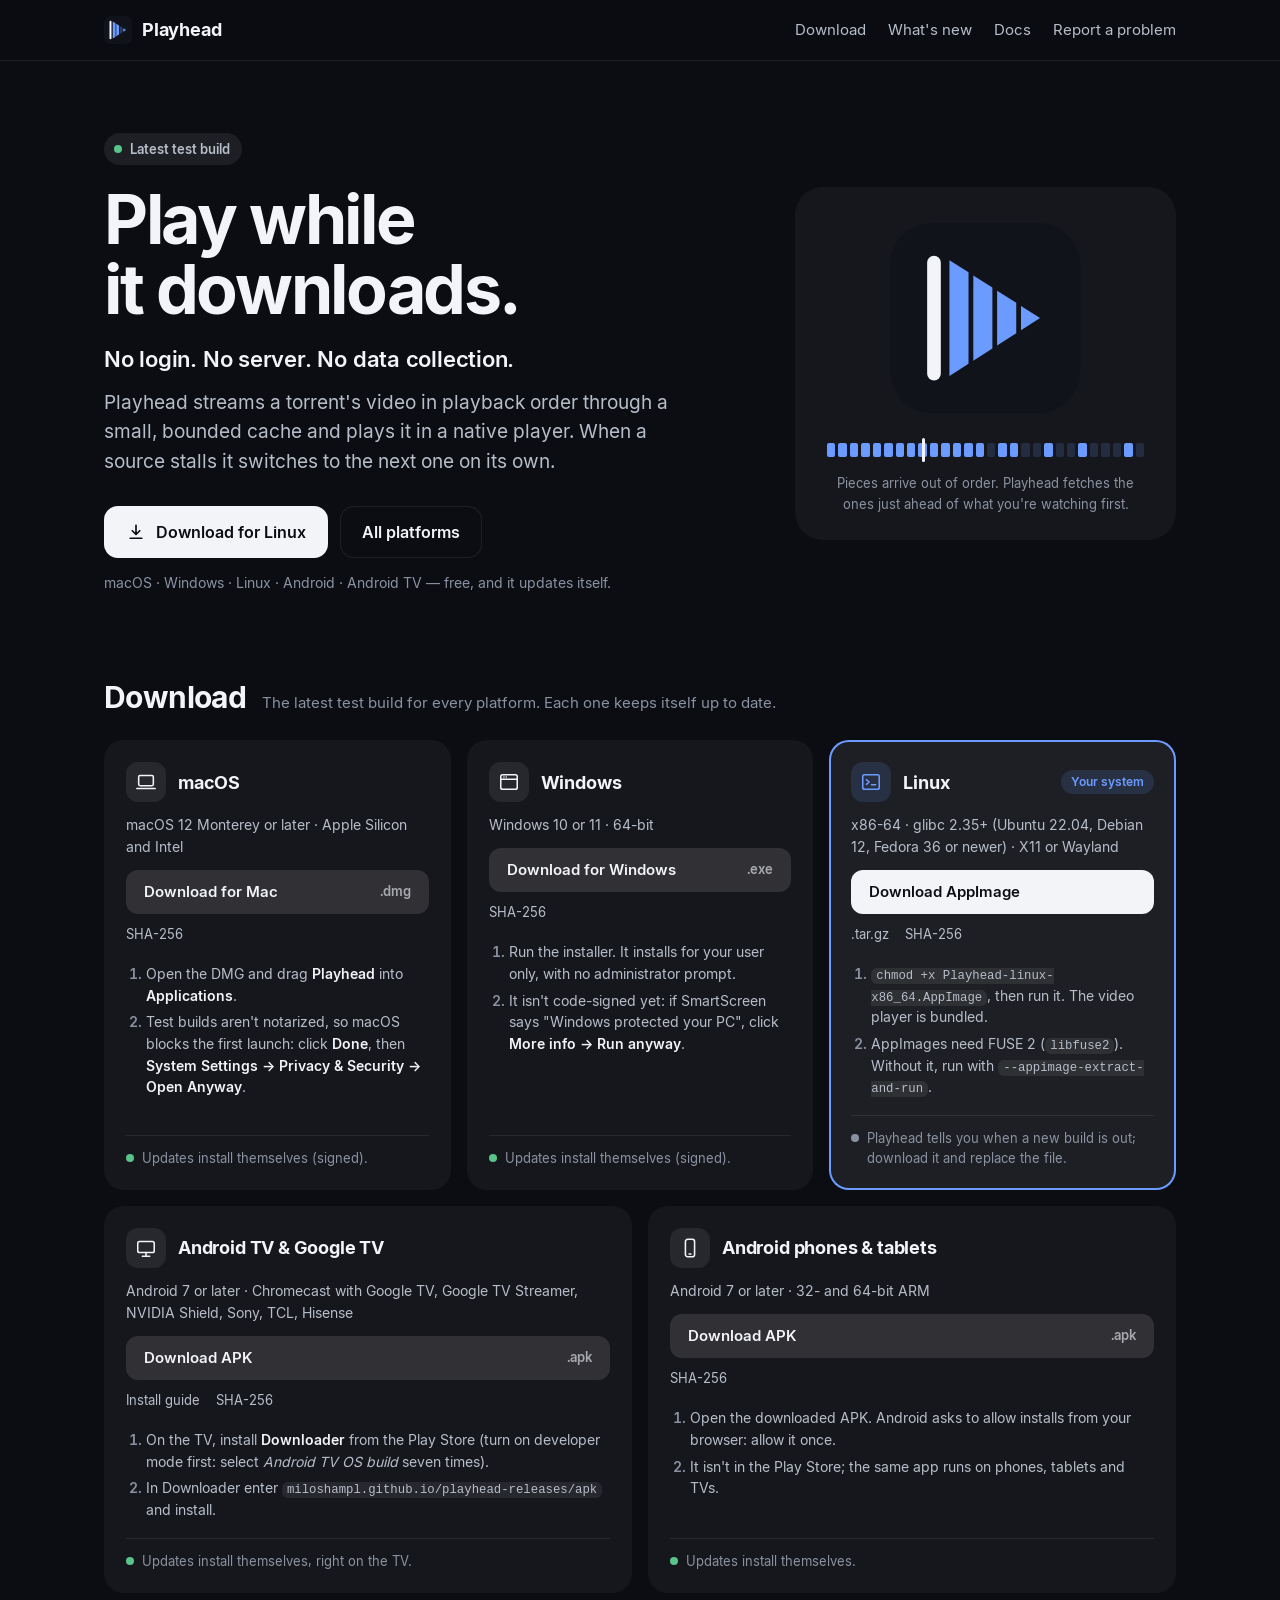
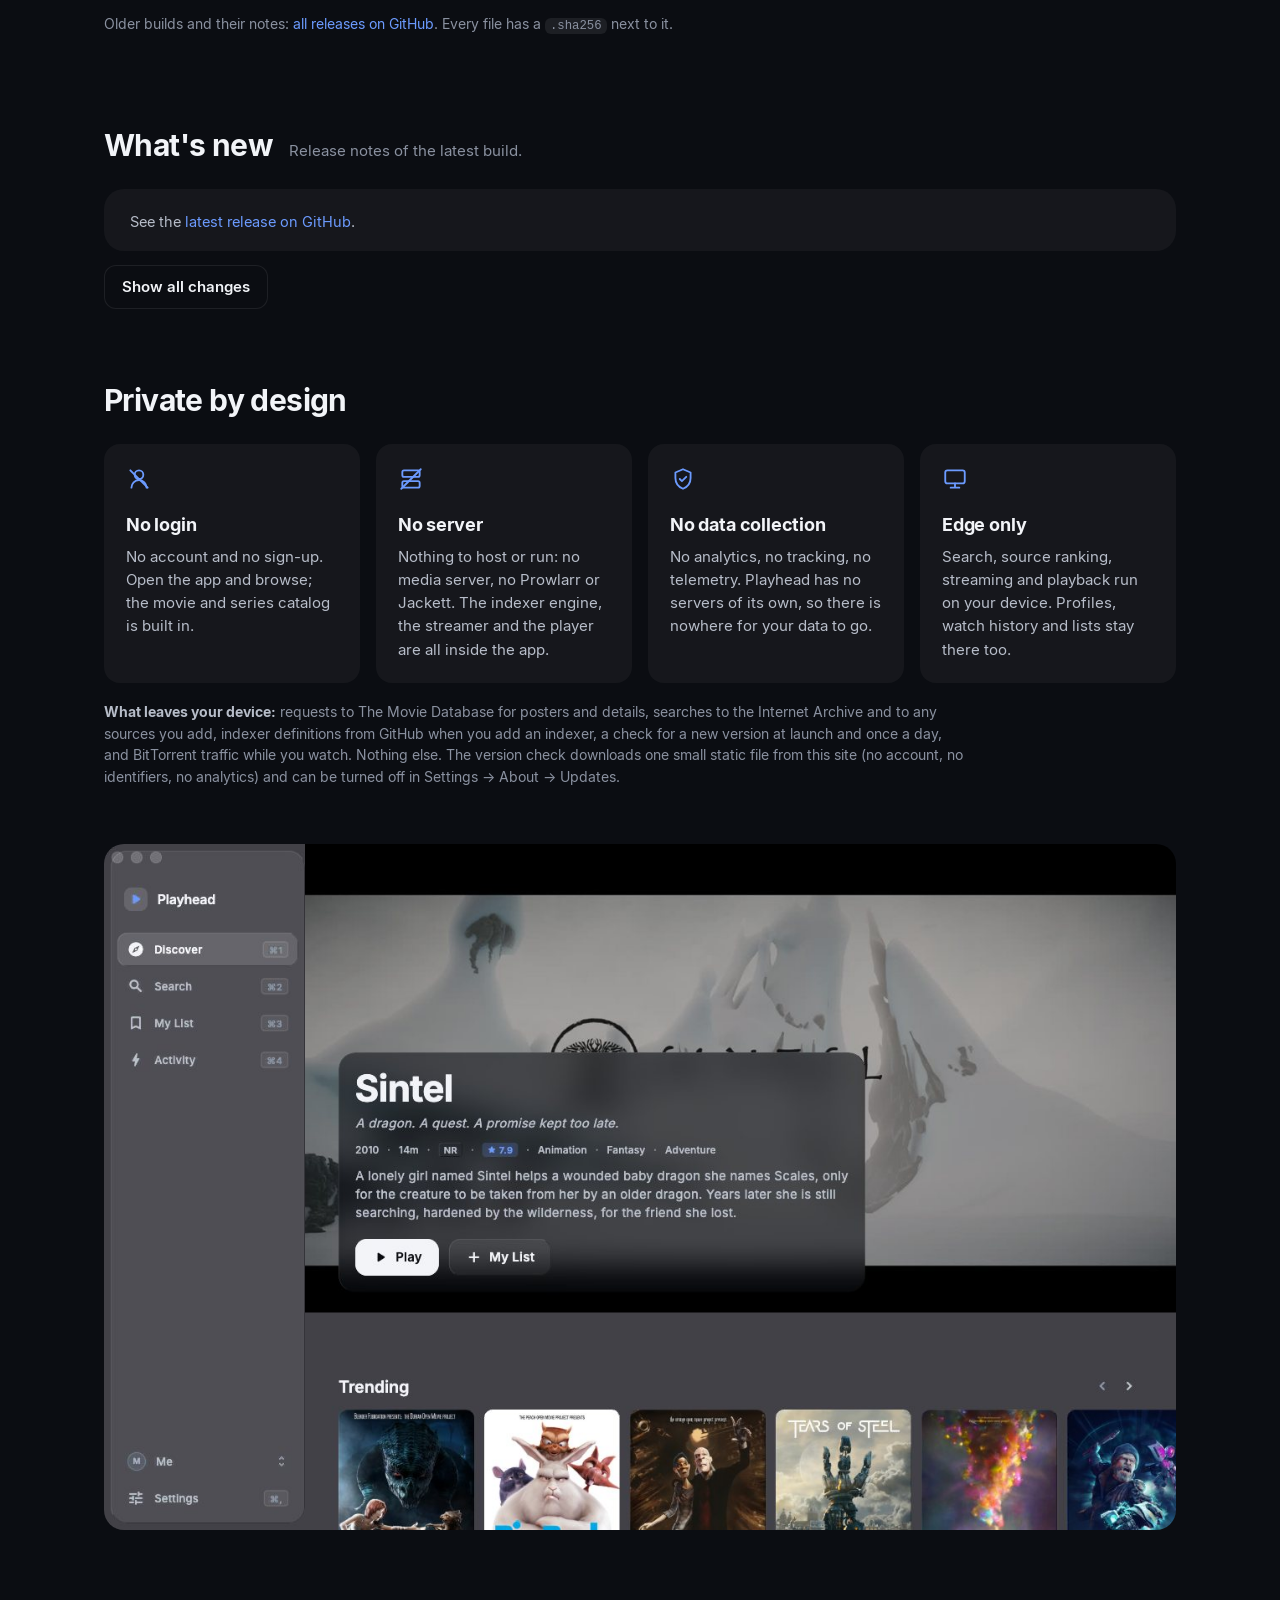
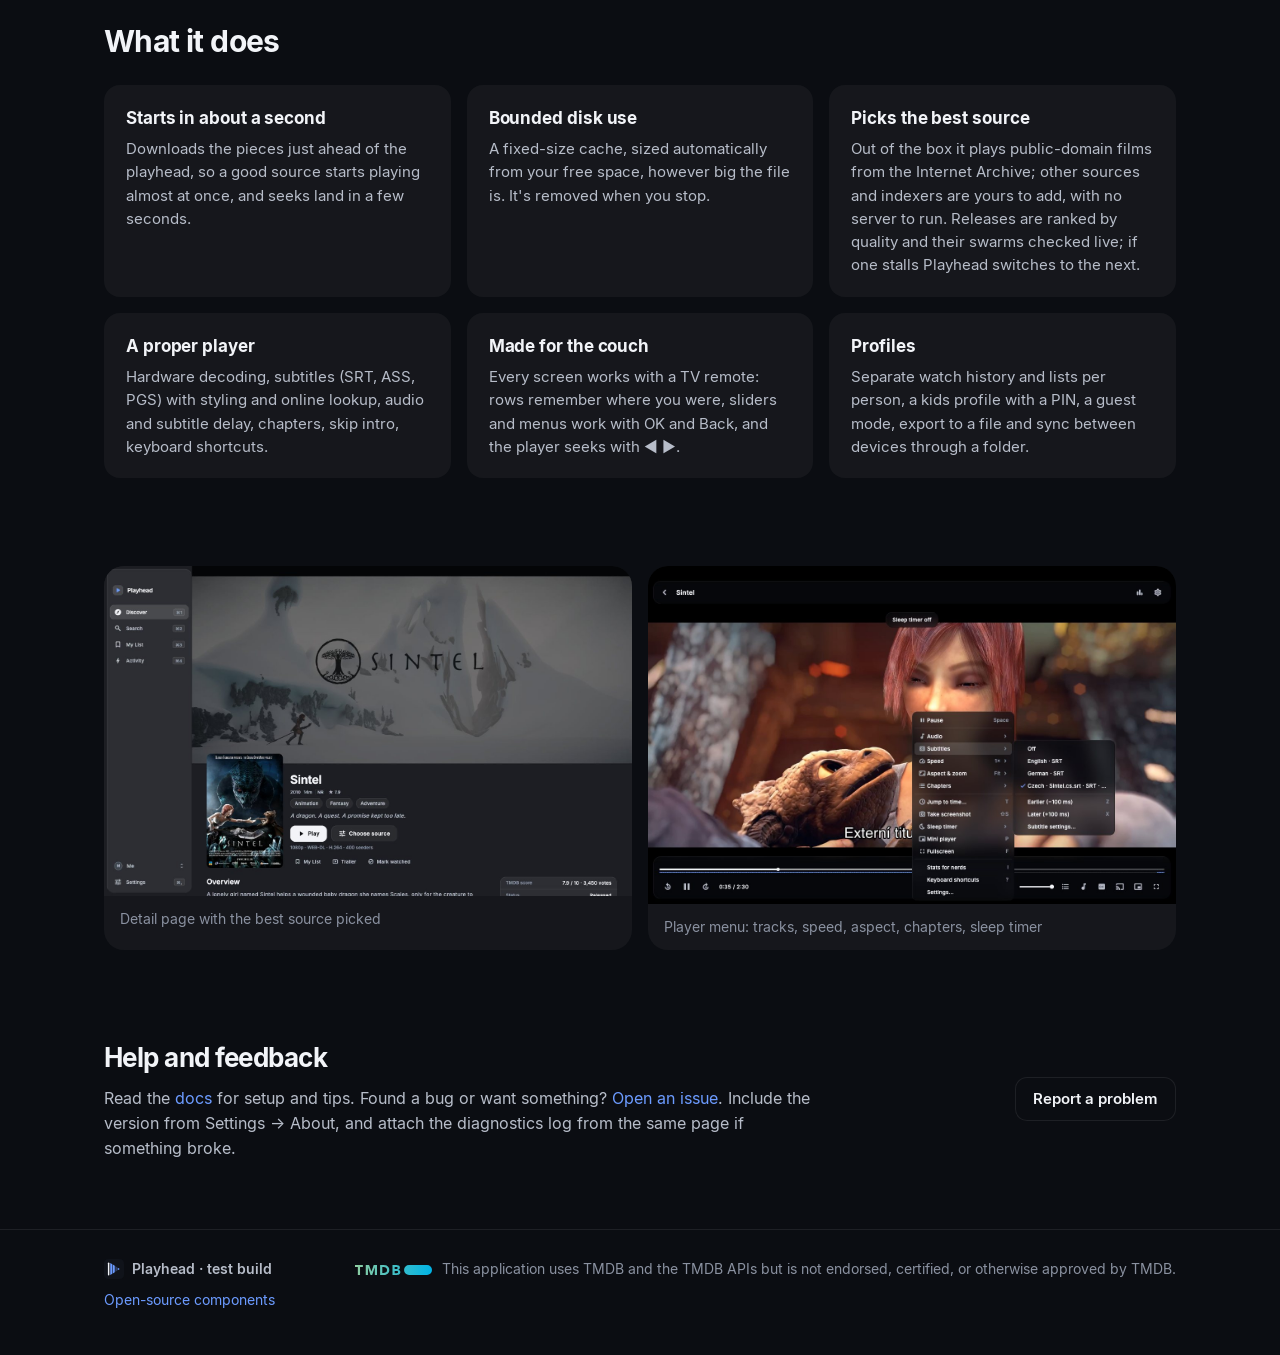
==== commit da11626d: "Download page: keep the Linux button on one line The label already says AppImage, so its size badge " ====
--- a/index.html
+++ b/index.html
@@ -114,7 +114,7 @@
             </header>
             <p class="req">x86-64 · glibc 2.35+ (Ubuntu 22.04, Debian 12, Fedora 36 or newer) · X11 or Wayland</p>
             <a class="btn primary dl" data-asset="Playhead-linux-x86_64.AppImage" href="https://github.com/MilosHampl/playhead-releases/releases/latest/download/Playhead-linux-x86_64.AppImage">
-              <span class="label">Download AppImage</span><span class="size" data-ext=".AppImage">.AppImage</span></a>
+              <span class="label">Download AppImage</span><span class="size"></span></a>
             <p class="alt">
               <a data-asset="Playhead-linux-x86_64.tar.gz" href="https://github.com/MilosHampl/playhead-releases/releases/latest/download/Playhead-linux-x86_64.tar.gz">.tar.gz <span class="size"></span></a>
               <a data-sha="Playhead-linux-x86_64.AppImage" href="https://github.com/MilosHampl/playhead-releases/releases/latest/download/Playhead-linux-x86_64.AppImage.sha256">SHA-256</a>
--- a/style.css
+++ b/style.css
@@ -180,6 +180,7 @@
 .platform.mine .icon { background: var(--accent-soft); stroke: var(--accent); }
 .platform .req { margin: 0; color: var(--text-2); font-size: 14px; }
 .platform .dl { justify-content: space-between; width: 100%; }
+.platform .dl .label, .platform .dl .size { white-space: nowrap; }
 .platform .dl .size { font-weight: 600; font-size: 13px; opacity: 0.62; font-variant-numeric: tabular-nums; }
 .platform:not(.mine) .dl.primary { background: var(--plane-hover); color: var(--text); }
 .platform:not(.mine) .dl.primary:hover { background: rgba(255, 255, 255, 0.16); }
